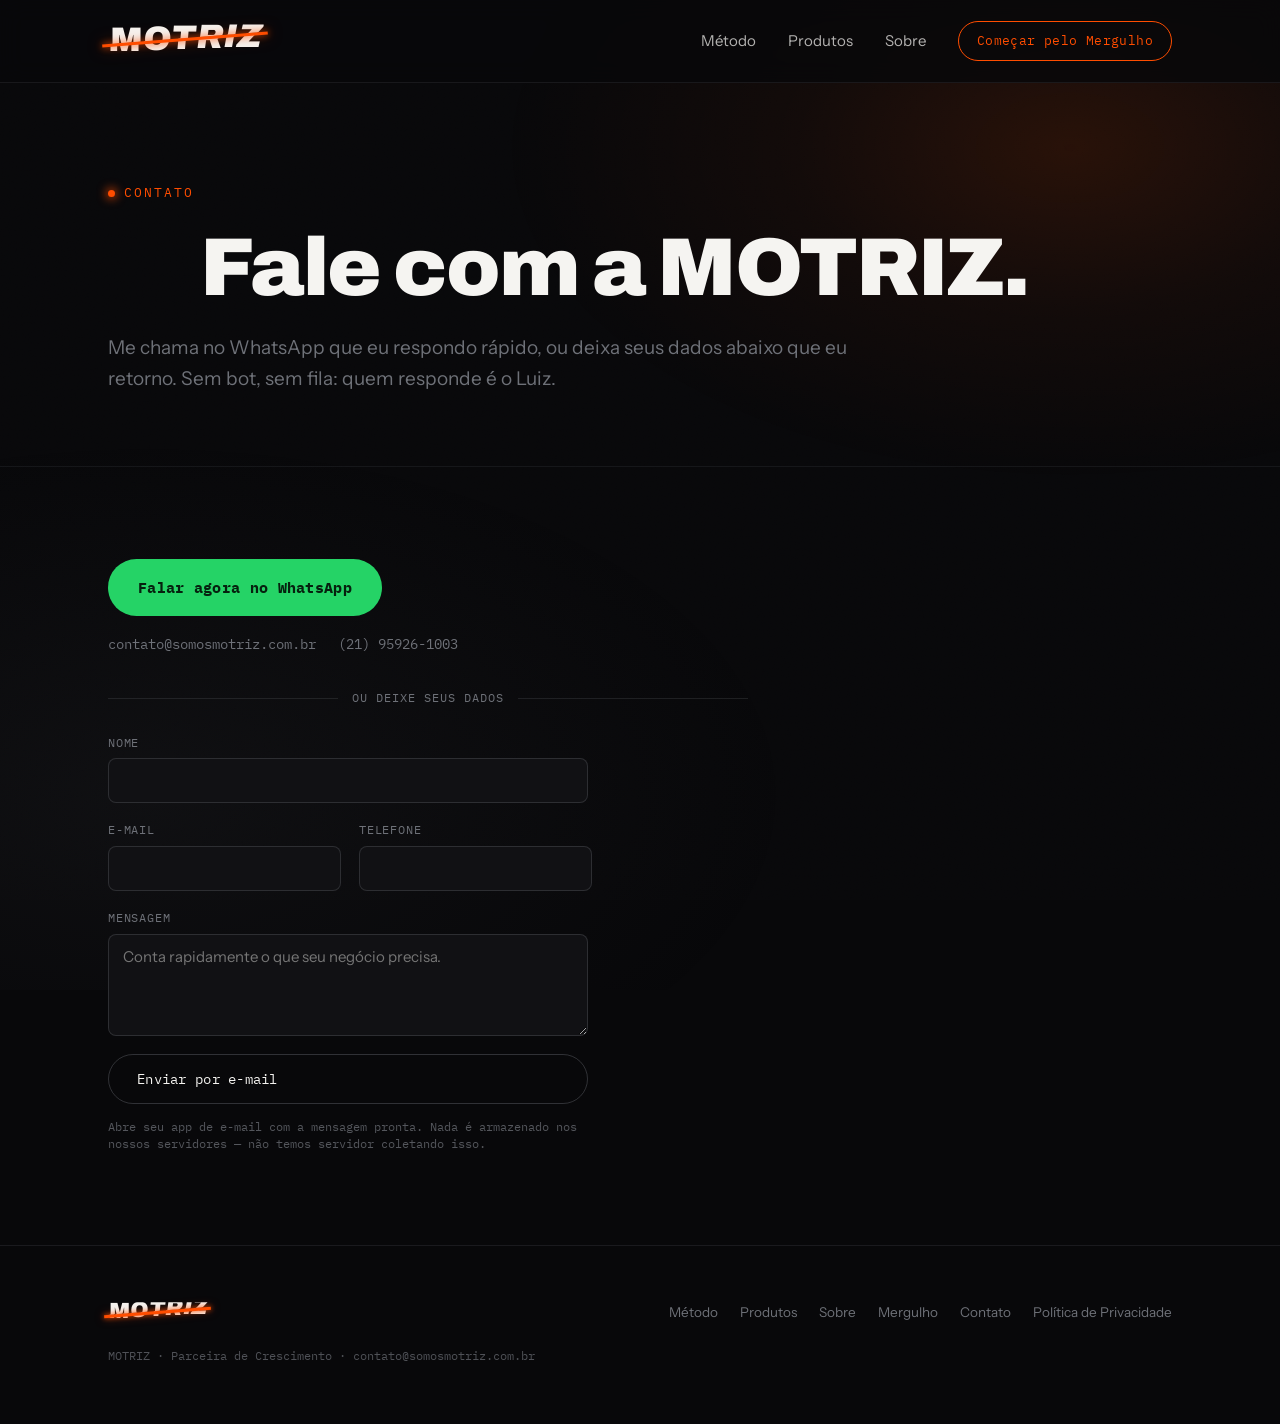
==== contato.html @ 616fd333 "Ajustes finos do hero, contato de verdade e correcao de linguagem - Nucleo do hero MUITO maior (obje" ====
<!doctype html>
<html lang="pt-BR">
<head>
	<meta charset="UTF-8" />
	<link rel="icon" type="image/png" href="./favicon.png" />
	<meta name="viewport" content="width=device-width, initial-scale=1.0" />
	<title>Contato · MOTRIZ</title>
	<meta name="description" content="Fale com a MOTRIZ.">
  <script type="module" crossorigin src="./assets/contato-OzTYaH2l.js"></script>
  <link rel="modulepreload" crossorigin href="./assets/Reveal-CPf5rIDb.js">
  <link rel="modulepreload" crossorigin href="./assets/contact-l8IdLnkX.js">
  <link rel="stylesheet" crossorigin href="./assets/Reveal-Dn8Y_aab.css">
</head>
<body>
	<div id="root"></div>
</body>
</html>
---- assets/Reveal-Dn8Y_aab.css ----
@import "https://fonts.googleapis.com/css2?family=Archivo:wght@600;800;900&family=Instrument+Sans:wght@400;500;600&family=IBM+Plex+Mono:wght@400;500&display=swap";:root{--mz-breu:#08080a;--mz-carvao:#111114;--mz-branco:#f5f4f1;--mz-ignicao:#ff4d00;--mz-aco:#6e7178;--mz-osso:#f2efe9;--mz-grafite:#101014;--mz-ignicao-rgb:255, 77, 0;--mz-aco-rgb:110, 113, 120;--mz-branco-quente:#ffd8a8;--mz-ember:#b32b0a;--mz-display:"Archivo", system-ui, sans-serif;--mz-body:"Instrument Sans", system-ui, sans-serif;--mz-mono:"IBM Plex Mono", ui-monospace, monospace}*{box-sizing:border-box}html{scroll-behavior:smooth}body{background:var(--mz-breu);min-height:100vh;color:var(--mz-branco);font-family:var(--mz-body);-webkit-font-smoothing:antialiased;margin:0;line-height:1.55;overflow-x:hidden}a{color:inherit}img{max-width:100%;display:block}body:before{content:"";z-index:0;pointer-events:none;background:radial-gradient(60% 50% at 78% 22%, rgba(var(--mz-ignicao-rgb), .13) 0%, rgba(var(--mz-ignicao-rgb), .045) 30%, transparent 62%), radial-gradient(70% 55% at 18% 82%, rgba(var(--mz-aco-rgb), .07) 0%, transparent 60%);position:fixed;inset:-10%}body:after{content:"";z-index:0;pointer-events:none;opacity:.05;mix-blend-mode:overlay;background-image:url("data:image/svg+xml;utf8,<svg xmlns='http://www.w3.org/2000/svg'><filter id='n'><feTurbulence type='fractalNoise' baseFrequency='0.85' numOctaves='2'/></filter><rect width='100%25' height='100%25' filter='url(%23n)'/></svg>");position:fixed;inset:0}@media (prefers-reduced-motion:reduce){html{scroll-behavior:auto}}.wrap{max-width:1120px;margin:0 auto;padding:0 28px}header.site-nav,main,footer.site-footer{z-index:1;position:relative}header.site-nav{z-index:100;-webkit-backdrop-filter:blur(12px);backdrop-filter:blur(12px);background:#08080ad1;border-bottom:1px solid #6e717829;position:sticky;top:0}.site-nav .wrap{justify-content:space-between;align-items:center;height:82px;display:flex}.site-nav a.brand{text-decoration:none}nav.site-links{align-items:center;gap:32px;display:flex}nav.site-links a{color:var(--mz-branco);font-family:var(--mz-body);opacity:.72;font-size:15px;text-decoration:none;transition:opacity .15s}nav.site-links a:hover,nav.site-links a[aria-current=page]{opacity:1}nav.site-links a.cta{opacity:1;border:1px solid var(--mz-ignicao);color:var(--mz-ignicao);font-family:var(--mz-mono);letter-spacing:.03em;border-radius:999px;padding:9px 18px;font-size:13px;transition:background .15s,color .15s,box-shadow .2s}nav.site-links a.cta:hover{background:var(--mz-ignicao);color:var(--mz-breu);box-shadow:0 6px 22px rgba(var(--mz-ignicao-rgb),.35)}.hero{text-align:center;padding:96px 0 40px;position:relative}.hero.hero--tight{padding-bottom:40px}.hero .eyebrow{font-family:var(--mz-mono);letter-spacing:.16em;text-transform:uppercase;color:var(--mz-ignicao);align-items:center;gap:9px;margin-bottom:22px;font-size:13px;display:inline-flex}.hero .eyebrow:before{content:"";background:var(--mz-ignicao);width:7px;height:7px;box-shadow:0 0 10px 2px rgba(var(--mz-ignicao-rgb),.7);border-radius:50%}.hero h1{font-family:var(--mz-display);letter-spacing:-.025em;text-wrap:balance;max-width:16ch;margin:0 auto 24px;font-size:clamp(40px,6.4vw,82px);font-weight:900;line-height:1.02}.hero h1 .hot{color:var(--mz-ignicao)}.hero p.lead{font-family:var(--mz-body);color:var(--mz-aco);max-width:60ch;margin:0 auto 36px;font-size:19px;line-height:1.6}.hero .actions{flex-wrap:wrap;justify-content:center;gap:14px;display:flex}.actions.actions--left{justify-content:flex-start}.btn{appearance:none;cursor:pointer;font-family:var(--mz-mono);letter-spacing:.02em;background:0 0;border:none;border-radius:999px;align-items:center;gap:8px;padding:15px 28px;font-size:14px;text-decoration:none;transition:transform .15s,box-shadow .2s,border-color .15s;display:inline-flex}.btn:hover{transform:translateY(-2px)}.btn-primary{background:var(--mz-ignicao);color:var(--mz-breu);font-weight:600}.btn-primary:hover{box-shadow:0 10px 30px rgba(var(--mz-ignicao-rgb), .4)}.btn-ghost{color:var(--mz-branco);border:1px solid #6e717866}.btn-ghost:hover{border-color:var(--mz-branco)}.orch{width:100%;max-width:1160px;height:clamp(440px,50vw,640px);margin:40px auto 0;position:relative}.orch canvas{width:100%;height:100%;display:block}.panel{max-width:960px;box-shadow:0 30px 80px -40px rgba(var(--mz-ignicao-rgb),.25);background:linear-gradient(#111114e6,#0b0b0ee6);border:1px solid #6e717838;border-radius:18px;margin:0 auto;padding:26px 30px 22px;position:relative;overflow:hidden}.panel:before{content:"";pointer-events:none;background:radial-gradient(80% 60% at 85% 0%, rgba(var(--mz-ignicao-rgb),.1), transparent 60%);position:absolute;inset:0}.panel-head{font-family:var(--mz-mono);letter-spacing:.1em;text-transform:uppercase;color:var(--mz-aco);justify-content:space-between;align-items:center;gap:9px;margin-bottom:24px;font-size:12.5px;display:flex}.panel-head>span:first-child{align-items:center;gap:9px;display:flex}.panel-tag{letter-spacing:.08em;color:var(--mz-ignicao);opacity:.85;border:1px solid #ff4d0059;border-radius:999px;padding:3px 10px;font-size:10.5px}.live-dot{background:var(--mz-ignicao);width:8px;height:8px;box-shadow:0 0 0 0 rgba(var(--mz-ignicao-rgb),.6);border-radius:50%;animation:1.8s ease-out infinite livePulse}@keyframes livePulse{0%{box-shadow:0 0 #ff4d008c}70%{box-shadow:0 0 0 9px #ff4d0000}to{box-shadow:0 0 #ff4d0000}}@media (prefers-reduced-motion:reduce){.live-dot{animation:none}}.panel-grid{grid-template-columns:repeat(3,1fr);gap:24px;margin-bottom:26px;display:grid}.stat{border-left:2px solid rgba(var(--mz-ignicao-rgb),.5);padding-left:16px}.stat-num{font-family:var(--mz-display);color:var(--mz-branco);letter-spacing:-.02em;font-variant-numeric:tabular-nums;font-size:clamp(34px,5vw,52px);font-weight:900;line-height:1}.stat-label{font-family:var(--mz-body);color:var(--mz-aco);max-width:24ch;margin-top:10px;font-size:14px;line-height:1.45}.panel-chart{border-top:1px solid #6e717829;padding-top:18px}.chart-label{font-family:var(--mz-mono);letter-spacing:.06em;color:var(--mz-aco);text-transform:uppercase;justify-content:space-between;margin-bottom:10px;font-size:12px;display:flex}.chart-label .trend{color:var(--mz-ignicao)}.spark{width:100%;height:150px;display:block}.spark .stroke{stroke-dasharray:1400;stroke-dashoffset:1400px}.spark .area{opacity:0}.spark .tip{opacity:0;filter:drop-shadow(0 0 6px #ff4d00e6)}.spark.draw .stroke{animation:1.8s cubic-bezier(.16,1,.3,1) forwards drawLine}.spark.draw .area{animation:1.2s .6s forwards fadeIn}.spark.draw .tip{animation:.4s 1.7s forwards fadeIn,2s ease-in-out 2.1s infinite tipPulse}@keyframes drawLine{to{stroke-dashoffset:0}}@keyframes fadeIn{to{opacity:1}}@keyframes tipPulse{0%,to{r:4.5}50%{r:6}}@media (prefers-reduced-motion:reduce){.spark .stroke{stroke-dashoffset:0}.spark .area,.spark .tip{opacity:1}.spark.draw .stroke,.spark.draw .area,.spark.draw .tip{animation:none}}.panel-foot{font-family:var(--mz-mono);color:var(--mz-aco);opacity:.7;margin:16px 0 0;font-size:11px;line-height:1.5}section.page-section{border-top:1px solid #6e717824;padding:92px 0}section.page-section.no-border{border-top:none}.section-head{max-width:62ch;margin-bottom:48px}.section-head.center{text-align:center;margin-left:auto;margin-right:auto}.section-head .eyebrow{font-family:var(--mz-mono);letter-spacing:.12em;text-transform:uppercase;color:var(--mz-ignicao);margin-bottom:14px;font-size:12.5px;display:block}.section-head h2{font-family:var(--mz-display);letter-spacing:-.015em;text-wrap:balance;margin-bottom:16px;font-size:clamp(28px,4vw,44px);font-weight:900;line-height:1.08}.section-head p{font-family:var(--mz-body);color:var(--mz-aco);font-size:16.5px;line-height:1.65}.grid-2{grid-template-columns:repeat(2,1fr);gap:20px;display:grid}.grid-3{grid-template-columns:repeat(3,1fr);gap:20px;display:grid}.grid-4{grid-template-columns:repeat(4,1fr);gap:20px;display:grid}.card{background:var(--mz-carvao);border:1px solid #6e717833;border-radius:14px;padding:28px;transition:border-color .2s,transform .2s,box-shadow .2s;position:relative;overflow:hidden}.card:hover{box-shadow:0 20px 44px -28px rgba(var(--mz-ignicao-rgb),.5);border-color:#ff4d0073;transform:translateY(-4px)}.card.flash{animation:1.3s ease-out cardFlash}@keyframes cardFlash{0%{border-color:#ff4d00e6;box-shadow:0 0 0 3px #ff4d0038,0 20px 50px -26px #ff4d0099}to{box-shadow:none;border-color:#6e717833}}@media (prefers-reduced-motion:reduce){.card.flash{border-color:#ff4d00e6;animation:none}}.card .k{font-family:var(--mz-mono);letter-spacing:.08em;text-transform:uppercase;color:var(--mz-ignicao);margin-bottom:12px;font-size:11.5px;display:block}.card h3{font-family:var(--mz-display);letter-spacing:-.01em;margin-bottom:10px;font-size:20px;font-weight:900}.card p{font-family:var(--mz-body);color:var(--mz-aco);font-size:14.5px;line-height:1.6}.card .price{font-family:var(--mz-mono);color:var(--mz-branco);margin-top:16px;font-size:13px}.card--agent .ghost-num{font-family:var(--mz-display);color:#6e717814;pointer-events:none;font-size:88px;font-weight:900;line-height:1;position:absolute;top:-14px;right:6px}.cycle-strip{flex-wrap:wrap;gap:4px;display:flex}.cycle-strip .step{background:var(--mz-carvao);border:1px solid #6e71782e;border-radius:12px;flex:1;min-width:150px;padding:22px 20px;transition:border-color .2s;position:relative}.cycle-strip .step:hover{border-color:#ff4d0066}.cycle-strip .step .letter{font-family:var(--mz-display);color:var(--mz-ignicao);margin-bottom:10px;font-size:30px;font-weight:900;line-height:1}.cycle-strip .step h4{font-family:var(--mz-display);margin-bottom:8px;font-size:16px;font-weight:900}.cycle-strip .step p{font-family:var(--mz-body);color:var(--mz-aco);font-size:13.5px;line-height:1.5}.disclosure{font-family:var(--mz-mono);color:var(--mz-ignicao);background:#ff4d000f;border:1px solid #ff4d0059;border-radius:8px;margin-top:18px;padding:10px 14px;font-size:12.5px;line-height:1.5}.no-top-pad{padding-top:0}.contact-grid{max-width:640px}.contact-primary{flex-direction:column;align-items:flex-start;gap:18px;display:flex}.btn-wa{color:#06210f;background:#25d366;padding:17px 30px;font-size:15px;font-weight:700}.btn-wa:hover{box-shadow:0 10px 30px #25d36659}.contact-quick{flex-wrap:wrap;gap:22px;display:flex}.contact-quick a{font-family:var(--mz-mono);color:var(--mz-aco);font-size:13.5px;text-decoration:none;transition:color .15s}.contact-quick a:hover{color:var(--mz-branco)}.contact-divider{font-family:var(--mz-mono);letter-spacing:.08em;text-transform:uppercase;color:var(--mz-aco);align-items:center;gap:14px;margin:34px 0 26px;font-size:12px;display:flex}.contact-divider span{background:#6e717838;flex:1;height:1px}.contact-form{flex-direction:column;gap:18px;max-width:480px;display:flex}.field{flex-direction:column;gap:7px;display:flex}.field-row{grid-template-columns:1fr 1fr;gap:18px;display:grid}.field label{font-family:var(--mz-mono);letter-spacing:.07em;text-transform:uppercase;color:var(--mz-aco);font-size:11.5px}.field input,.field textarea{background:var(--mz-carvao);color:var(--mz-branco);font-family:var(--mz-body);resize:vertical;border:1px solid #6e71784d;border-radius:8px;padding:12px 14px;font-size:15px}.field input:focus,.field textarea:focus{border-color:var(--mz-ignicao);box-shadow:0 0 0 3px rgba(var(--mz-ignicao-rgb),.16);outline:none}.field-note{font-family:var(--mz-mono);color:var(--mz-aco);opacity:.75;margin:-4px 0 0;font-size:11.5px;line-height:1.5}@media (width<=560px){.field-row{grid-template-columns:1fr}}footer.site-footer{border-top:1px solid #6e71782e;padding:56px 0 48px}footer.site-footer .wrap{flex-wrap:wrap;justify-content:space-between;align-items:center;gap:20px;display:flex}footer.site-footer nav{flex-wrap:wrap;gap:22px;display:flex}footer.site-footer nav a{color:var(--mz-aco);font-family:var(--mz-body);font-size:13.5px;text-decoration:none;transition:color .15s}footer.site-footer nav a:hover{color:var(--mz-branco)}footer.site-footer .legal{font-family:var(--mz-mono);color:var(--mz-aco);opacity:.7;margin-top:24px;font-size:11.5px}.legal-body{max-width:68ch}.legal-body h2{font-family:var(--mz-display);margin:40px 0 12px;font-size:22px;font-weight:900}.legal-body h2:first-child{margin-top:0}.legal-body p{font-family:var(--mz-body);color:var(--mz-aco);margin-bottom:10px;font-size:15.5px;line-height:1.7}.legal-body p b{color:var(--mz-branco)}@media (width<=760px){.grid-2,.grid-3,.grid-4{grid-template-columns:1fr}nav.site-links a:not(.cta){display:none}nav.site-links{gap:0}.cycle-strip .step{min-width:100%}.panel-grid{grid-template-columns:1fr;gap:20px}.hero{padding-top:64px}.orch{height:400px;margin-top:24px}nav.site-links a.cta{white-space:nowrap;padding:8px 13px;font-size:11.5px}}.mz-logo{font-family:var(--mz-display);text-transform:uppercase;font-weight:900;line-height:.9;display:inline-block;position:relative}.mz-logo-row{display:flex}.mz-logo-row span{letter-spacing:.02em;display:inline-block}.mz-logo-row span:first-child{transform:skew(0)translateY(0)}.mz-logo-row span:nth-child(2){transform:skew(-2.6deg)translateY(-.9px)}.mz-logo-row span:nth-child(3){transform:skew(-5.2deg)translateY(-1.8px)}.mz-logo-row span:nth-child(4){transform:skew(-7.8deg)translateY(-2.7px)}.mz-logo-row span:nth-child(5){transform:skew(-10.4deg)translateY(-3.6px)}.mz-logo-row span:nth-child(6){transform:skew(-13deg)translateY(-4.5px)}.mz-logo-half--bottom{clip-path:polygon(0% 64%,100% 24%,100% 100%,0% 100%)}.mz-logo-half--top{clip-path:polygon(0% 0%,100% 0%,100% 24%,0% 64%);position:absolute;inset:0;transform:translate(.045em)}.mz-logo-veia{background:var(--mz-ignicao);transform-origin:50%;height:max(3px,.022em);box-shadow:0 0 min(10px, .22em) rgba(var(--mz-ignicao-rgb), 1), 0 0 min(20px, .43em) rgba(var(--mz-ignicao-rgb), .5);z-index:3;pointer-events:none;position:absolute;top:44%;left:-4%;right:-4%;transform:rotate(-4.56deg)}.mz-logo--escura{color:var(--mz-branco)}.mz-logo--clara{color:var(--mz-grafite)}.mz-logo--mono .mz-logo-veia{box-shadow:none;background:currentColor}
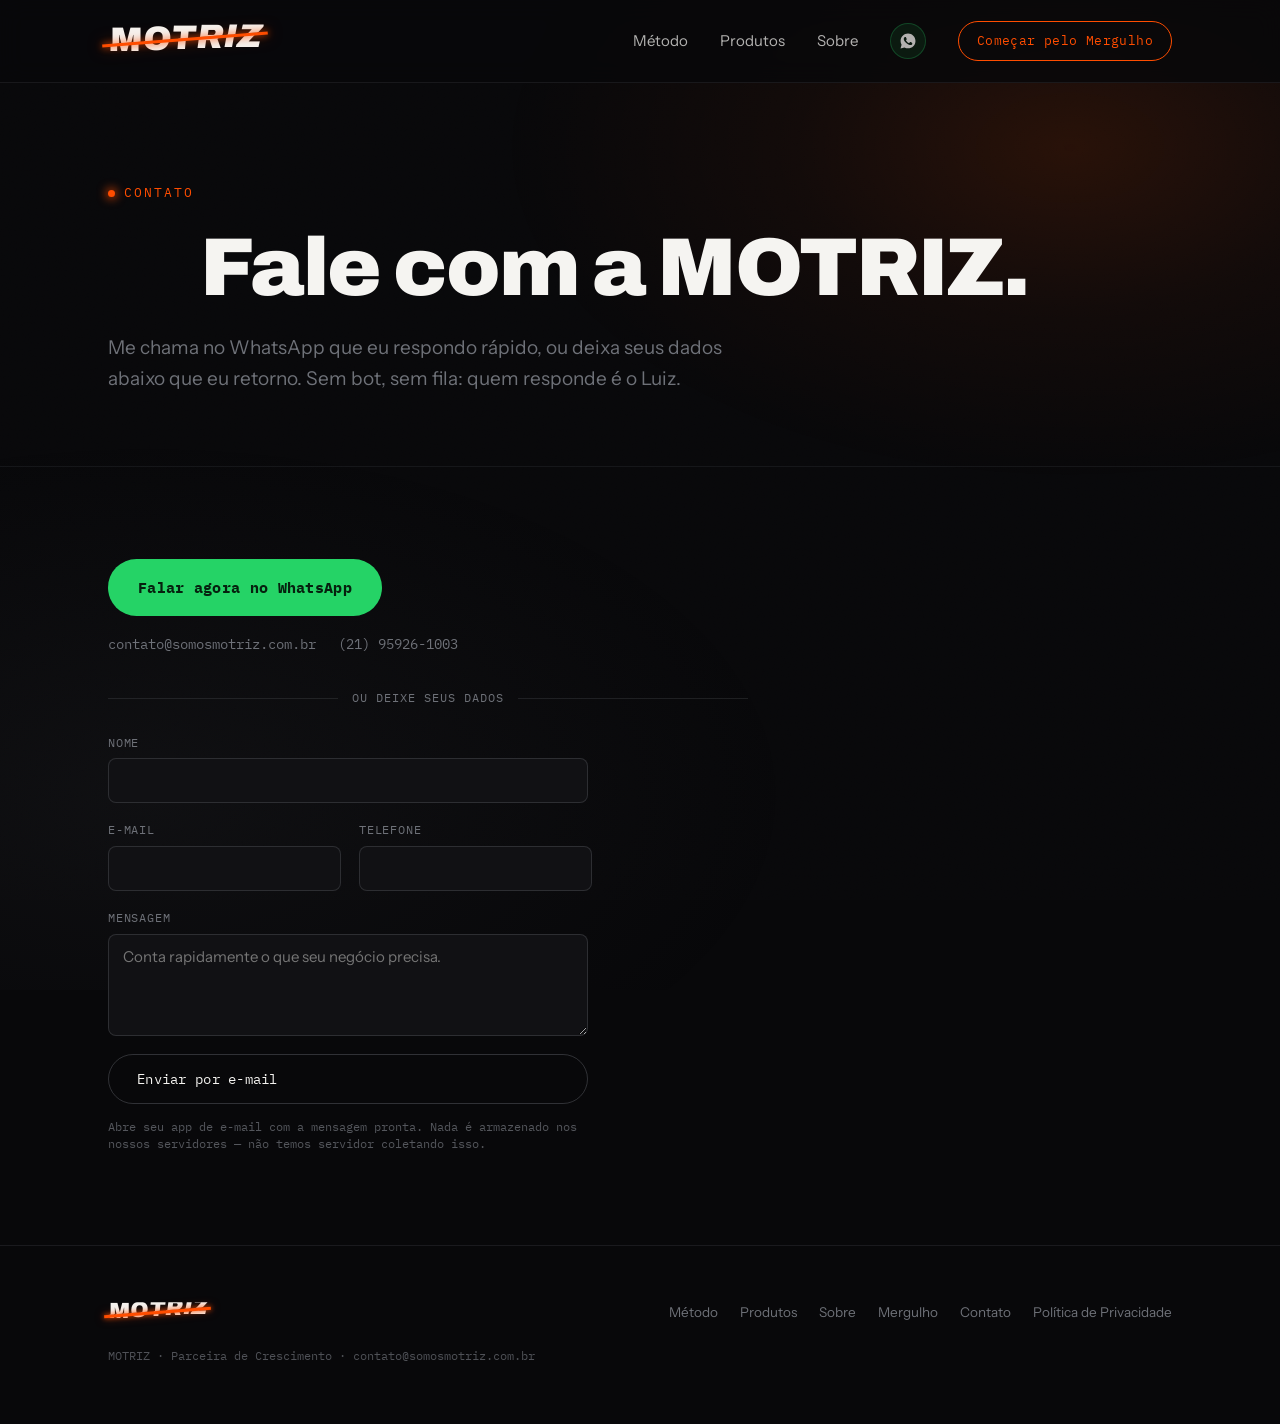
==== commit 951d668d: "Corrige profundidade do nucleo, add acesso rapido de WhatsApp e ajusta preco do Mergulho - Inverte a" ====
--- a/contato.html
+++ b/contato.html
@@ -6,10 +6,9 @@
 	<meta name="viewport" content="width=device-width, initial-scale=1.0" />
 	<title>Contato · MOTRIZ</title>
 	<meta name="description" content="Fale com a MOTRIZ.">
-  <script type="module" crossorigin src="./assets/contato-OzTYaH2l.js"></script>
-  <link rel="modulepreload" crossorigin href="./assets/Reveal-CPf5rIDb.js">
-  <link rel="modulepreload" crossorigin href="./assets/contact-l8IdLnkX.js">
-  <link rel="stylesheet" crossorigin href="./assets/Reveal-Dn8Y_aab.css">
+  <script type="module" crossorigin src="./assets/contato-DoWwlK1p.js"></script>
+  <link rel="modulepreload" crossorigin href="./assets/Reveal-BZuH0Bip.js">
+  <link rel="stylesheet" crossorigin href="./assets/Reveal-BvoAl9fd.css">
 </head>
 <body>
 	<div id="root"></div>
--- a/assets/Reveal-BvoAl9fd.css
+++ b/assets/Reveal-BvoAl9fd.css
@@ -0,0 +1 @@
+@import "https://fonts.googleapis.com/css2?family=Archivo:wght@600;800;900&family=Instrument+Sans:wght@400;500;600&family=IBM+Plex+Mono:wght@400;500&display=swap";:root{--mz-breu:#08080a;--mz-carvao:#111114;--mz-branco:#f5f4f1;--mz-ignicao:#ff4d00;--mz-aco:#6e7178;--mz-osso:#f2efe9;--mz-grafite:#101014;--mz-ignicao-rgb:255, 77, 0;--mz-aco-rgb:110, 113, 120;--mz-branco-quente:#ffd8a8;--mz-ember:#b32b0a;--mz-display:"Archivo", system-ui, sans-serif;--mz-body:"Instrument Sans", system-ui, sans-serif;--mz-mono:"IBM Plex Mono", ui-monospace, monospace}*{box-sizing:border-box}html{scroll-behavior:smooth}body{background:var(--mz-breu);min-height:100vh;color:var(--mz-branco);font-family:var(--mz-body);-webkit-font-smoothing:antialiased;margin:0;line-height:1.55;overflow-x:hidden}a{color:inherit}img{max-width:100%;display:block}body:before{content:"";z-index:0;pointer-events:none;background:radial-gradient(60% 50% at 78% 22%, rgba(var(--mz-ignicao-rgb), .13) 0%, rgba(var(--mz-ignicao-rgb), .045) 30%, transparent 62%), radial-gradient(70% 55% at 18% 82%, rgba(var(--mz-aco-rgb), .07) 0%, transparent 60%);position:fixed;inset:-10%}body:after{content:"";z-index:0;pointer-events:none;opacity:.05;mix-blend-mode:overlay;background-image:url("data:image/svg+xml;utf8,<svg xmlns='http://www.w3.org/2000/svg'><filter id='n'><feTurbulence type='fractalNoise' baseFrequency='0.85' numOctaves='2'/></filter><rect width='100%25' height='100%25' filter='url(%23n)'/></svg>");position:fixed;inset:0}@media (prefers-reduced-motion:reduce){html{scroll-behavior:auto}}.wrap{max-width:1120px;margin:0 auto;padding:0 28px}header.site-nav,main,footer.site-footer{z-index:1;position:relative}header.site-nav{z-index:100;-webkit-backdrop-filter:blur(12px);backdrop-filter:blur(12px);background:#08080ad1;border-bottom:1px solid #6e717829;position:sticky;top:0}.site-nav .wrap{justify-content:space-between;align-items:center;height:82px;display:flex}.site-nav a.brand{text-decoration:none}nav.site-links{align-items:center;gap:32px;display:flex}nav.site-links a{color:var(--mz-branco);font-family:var(--mz-body);opacity:.72;font-size:15px;text-decoration:none;transition:opacity .15s}nav.site-links a:hover,nav.site-links a[aria-current=page]{opacity:1}nav.site-links a.cta{opacity:1;border:1px solid var(--mz-ignicao);color:var(--mz-ignicao);font-family:var(--mz-mono);letter-spacing:.03em;border-radius:999px;padding:9px 18px;font-size:13px;transition:background .15s,color .15s,box-shadow .2s}nav.site-links a.cta:hover{background:var(--mz-ignicao);color:var(--mz-breu);box-shadow:0 6px 22px rgba(var(--mz-ignicao-rgb),.35)}.nav-wa{color:#25d366;opacity:1;background:#25d3661f;border:1px solid #25d36659;border-radius:50%;flex-shrink:0;justify-content:center;align-items:center;width:36px;height:36px;transition:background .15s,transform .15s;display:inline-flex}.nav-wa:hover{color:#06210f;background:#25d366;transform:translateY(-1px)}.hero{text-align:center;padding:96px 0 40px;position:relative}.hero.hero--tight{padding-bottom:40px}.hero .eyebrow{font-family:var(--mz-mono);letter-spacing:.16em;text-transform:uppercase;color:var(--mz-ignicao);align-items:center;gap:9px;margin-bottom:22px;font-size:13px;display:inline-flex}.hero .eyebrow:before{content:"";background:var(--mz-ignicao);width:7px;height:7px;box-shadow:0 0 10px 2px rgba(var(--mz-ignicao-rgb),.7);border-radius:50%}.hero h1{font-family:var(--mz-display);letter-spacing:-.025em;text-wrap:balance;max-width:16ch;margin:0 auto 24px;font-size:clamp(40px,6.4vw,82px);font-weight:900;line-height:1.02}.hero h1 .hot{color:var(--mz-ignicao)}.hero p.lead{font-family:var(--mz-body);color:var(--mz-aco);text-wrap:balance;max-width:60ch;margin:0 auto 36px;font-size:19px;line-height:1.6}.hero .actions{flex-wrap:wrap;justify-content:center;gap:14px;display:flex}.actions.actions--left{justify-content:flex-start}.btn{appearance:none;cursor:pointer;font-family:var(--mz-mono);letter-spacing:.02em;background:0 0;border:none;border-radius:999px;align-items:center;gap:8px;padding:15px 28px;font-size:14px;text-decoration:none;transition:transform .15s,box-shadow .2s,border-color .15s;display:inline-flex}.btn:hover{transform:translateY(-2px)}.btn-primary{background:var(--mz-ignicao);color:var(--mz-breu);font-weight:600}.btn-primary:hover{box-shadow:0 10px 30px rgba(var(--mz-ignicao-rgb), .4)}.btn-ghost{color:var(--mz-branco);border:1px solid #6e717866}.btn-ghost:hover{border-color:var(--mz-branco)}.orch{width:100%;max-width:1160px;height:clamp(440px,50vw,640px);margin:40px auto 0;position:relative}.orch canvas{width:100%;height:100%;display:block}.panel{max-width:960px;box-shadow:0 30px 80px -40px rgba(var(--mz-ignicao-rgb),.25);background:linear-gradient(#111114e6,#0b0b0ee6);border:1px solid #6e717838;border-radius:18px;margin:0 auto;padding:26px 30px 22px;position:relative;overflow:hidden}.panel:before{content:"";pointer-events:none;background:radial-gradient(80% 60% at 85% 0%, rgba(var(--mz-ignicao-rgb),.1), transparent 60%);position:absolute;inset:0}.panel-head{font-family:var(--mz-mono);letter-spacing:.1em;text-transform:uppercase;color:var(--mz-aco);justify-content:space-between;align-items:center;gap:9px;margin-bottom:24px;font-size:12.5px;display:flex}.panel-head>span:first-child{align-items:center;gap:9px;display:flex}.panel-tag{letter-spacing:.08em;color:var(--mz-ignicao);opacity:.85;border:1px solid #ff4d0059;border-radius:999px;padding:3px 10px;font-size:10.5px}.live-dot{background:var(--mz-ignicao);width:8px;height:8px;box-shadow:0 0 0 0 rgba(var(--mz-ignicao-rgb),.6);border-radius:50%;animation:1.8s ease-out infinite livePulse}@keyframes livePulse{0%{box-shadow:0 0 #ff4d008c}70%{box-shadow:0 0 0 9px #ff4d0000}to{box-shadow:0 0 #ff4d0000}}@media (prefers-reduced-motion:reduce){.live-dot{animation:none}}.panel-grid{grid-template-columns:repeat(3,1fr);gap:24px;margin-bottom:26px;display:grid}.stat{border-left:2px solid rgba(var(--mz-ignicao-rgb),.5);padding-left:16px}.stat-num{font-family:var(--mz-display);color:var(--mz-branco);letter-spacing:-.02em;font-variant-numeric:tabular-nums;font-size:clamp(34px,5vw,52px);font-weight:900;line-height:1}.stat-label{font-family:var(--mz-body);color:var(--mz-aco);max-width:24ch;margin-top:10px;font-size:14px;line-height:1.45}.panel-chart{border-top:1px solid #6e717829;padding-top:18px}.chart-label{font-family:var(--mz-mono);letter-spacing:.06em;color:var(--mz-aco);text-transform:uppercase;justify-content:space-between;margin-bottom:10px;font-size:12px;display:flex}.chart-label .trend{color:var(--mz-ignicao)}.spark{width:100%;height:150px;display:block}.spark .stroke{stroke-dasharray:1400;stroke-dashoffset:1400px}.spark .area{opacity:0}.spark .tip{opacity:0;filter:drop-shadow(0 0 6px #ff4d00e6)}.spark.draw .stroke{animation:1.8s cubic-bezier(.16,1,.3,1) forwards drawLine}.spark.draw .area{animation:1.2s .6s forwards fadeIn}.spark.draw .tip{animation:.4s 1.7s forwards fadeIn,2s ease-in-out 2.1s infinite tipPulse}@keyframes drawLine{to{stroke-dashoffset:0}}@keyframes fadeIn{to{opacity:1}}@keyframes tipPulse{0%,to{r:4.5}50%{r:6}}@media (prefers-reduced-motion:reduce){.spark .stroke{stroke-dashoffset:0}.spark .area,.spark .tip{opacity:1}.spark.draw .stroke,.spark.draw .area,.spark.draw .tip{animation:none}}.panel-foot{font-family:var(--mz-mono);color:var(--mz-aco);opacity:.7;margin:16px 0 0;font-size:11px;line-height:1.5}section.page-section{border-top:1px solid #6e717824;padding:92px 0}section.page-section.no-border{border-top:none}.section-head{max-width:62ch;margin-bottom:48px}.section-head.center{text-align:center;margin-left:auto;margin-right:auto}.section-head .eyebrow{font-family:var(--mz-mono);letter-spacing:.12em;text-transform:uppercase;color:var(--mz-ignicao);margin-bottom:14px;font-size:12.5px;display:block}.section-head h2{font-family:var(--mz-display);letter-spacing:-.015em;text-wrap:balance;margin-bottom:16px;font-size:clamp(28px,4vw,44px);font-weight:900;line-height:1.08}.section-head p{font-family:var(--mz-body);color:var(--mz-aco);text-wrap:balance;font-size:16.5px;line-height:1.65}.grid-2{grid-template-columns:repeat(2,1fr);gap:20px;display:grid}.grid-3{grid-template-columns:repeat(3,1fr);gap:20px;display:grid}.grid-4{grid-template-columns:repeat(4,1fr);gap:20px;display:grid}.card{background:var(--mz-carvao);border:1px solid #6e717833;border-radius:14px;padding:28px;transition:border-color .2s,transform .2s,box-shadow .2s;position:relative;overflow:hidden}.card:hover{box-shadow:0 20px 44px -28px rgba(var(--mz-ignicao-rgb),.5);border-color:#ff4d0073;transform:translateY(-4px)}.card.flash{animation:1.3s ease-out cardFlash}@keyframes cardFlash{0%{border-color:#ff4d00e6;box-shadow:0 0 0 3px #ff4d0038,0 20px 50px -26px #ff4d0099}to{box-shadow:none;border-color:#6e717833}}@media (prefers-reduced-motion:reduce){.card.flash{border-color:#ff4d00e6;animation:none}}.card .k{font-family:var(--mz-mono);letter-spacing:.08em;text-transform:uppercase;color:var(--mz-ignicao);margin-bottom:12px;font-size:11.5px;display:block}.card h3{font-family:var(--mz-display);letter-spacing:-.01em;margin-bottom:10px;font-size:20px;font-weight:900}.card p{font-family:var(--mz-body);color:var(--mz-aco);font-size:14.5px;line-height:1.6}.card .price{font-family:var(--mz-mono);color:var(--mz-branco);margin-top:16px;font-size:13px}.card--agent .ghost-num{font-family:var(--mz-display);color:#6e717814;pointer-events:none;font-size:88px;font-weight:900;line-height:1;position:absolute;top:-14px;right:6px}.cycle-strip{flex-wrap:wrap;gap:4px;display:flex}.cycle-strip .step{background:var(--mz-carvao);border:1px solid #6e71782e;border-radius:12px;flex:1;min-width:150px;padding:22px 20px;transition:border-color .2s;position:relative}.cycle-strip .step:hover{border-color:#ff4d0066}.cycle-strip .step .letter{font-family:var(--mz-display);color:var(--mz-ignicao);margin-bottom:10px;font-size:30px;font-weight:900;line-height:1}.cycle-strip .step h4{font-family:var(--mz-display);margin-bottom:8px;font-size:16px;font-weight:900}.cycle-strip .step p{font-family:var(--mz-body);color:var(--mz-aco);font-size:13.5px;line-height:1.5}.disclosure{font-family:var(--mz-mono);color:var(--mz-ignicao);background:#ff4d000f;border:1px solid #ff4d0059;border-radius:8px;margin-top:18px;padding:10px 14px;font-size:12.5px;line-height:1.5}.no-top-pad{padding-top:0}.contact-grid{max-width:640px}.contact-primary{flex-direction:column;align-items:flex-start;gap:18px;display:flex}.btn-wa{color:#06210f;background:#25d366;padding:17px 30px;font-size:15px;font-weight:700}.btn-wa:hover{box-shadow:0 10px 30px #25d36659}.contact-quick{flex-wrap:wrap;gap:22px;display:flex}.contact-quick a{font-family:var(--mz-mono);color:var(--mz-aco);font-size:13.5px;text-decoration:none;transition:color .15s}.contact-quick a:hover{color:var(--mz-branco)}.contact-divider{font-family:var(--mz-mono);letter-spacing:.08em;text-transform:uppercase;color:var(--mz-aco);align-items:center;gap:14px;margin:34px 0 26px;font-size:12px;display:flex}.contact-divider span{background:#6e717838;flex:1;height:1px}.contact-form{flex-direction:column;gap:18px;max-width:480px;display:flex}.field{flex-direction:column;gap:7px;display:flex}.field-row{grid-template-columns:1fr 1fr;gap:18px;display:grid}.field label{font-family:var(--mz-mono);letter-spacing:.07em;text-transform:uppercase;color:var(--mz-aco);font-size:11.5px}.field input,.field textarea{background:var(--mz-carvao);color:var(--mz-branco);font-family:var(--mz-body);resize:vertical;border:1px solid #6e71784d;border-radius:8px;padding:12px 14px;font-size:15px}.field input:focus,.field textarea:focus{border-color:var(--mz-ignicao);box-shadow:0 0 0 3px rgba(var(--mz-ignicao-rgb),.16);outline:none}.field-note{font-family:var(--mz-mono);color:var(--mz-aco);opacity:.75;margin:-4px 0 0;font-size:11.5px;line-height:1.5}@media (width<=560px){.field-row{grid-template-columns:1fr}}footer.site-footer{border-top:1px solid #6e71782e;padding:56px 0 48px}footer.site-footer .wrap{flex-wrap:wrap;justify-content:space-between;align-items:center;gap:20px;display:flex}footer.site-footer nav{flex-wrap:wrap;gap:22px;display:flex}footer.site-footer nav a{color:var(--mz-aco);font-family:var(--mz-body);font-size:13.5px;text-decoration:none;transition:color .15s}footer.site-footer nav a:hover{color:var(--mz-branco)}footer.site-footer .legal{font-family:var(--mz-mono);color:var(--mz-aco);opacity:.7;margin-top:24px;font-size:11.5px}.legal-body{max-width:68ch}.legal-body h2{font-family:var(--mz-display);margin:40px 0 12px;font-size:22px;font-weight:900}.legal-body h2:first-child{margin-top:0}.legal-body p{font-family:var(--mz-body);color:var(--mz-aco);margin-bottom:10px;font-size:15.5px;line-height:1.7}.legal-body p b{color:var(--mz-branco)}@media (width<=760px){.grid-2,.grid-3,.grid-4{grid-template-columns:1fr}nav.site-links a:not(.cta):not(.nav-wa){display:none}nav.site-links{gap:0}.cycle-strip .step{min-width:100%}.panel-grid{grid-template-columns:1fr;gap:20px}.hero{padding-top:64px}.orch{height:400px;margin-top:24px}nav.site-links a.cta{white-space:nowrap;padding:8px 13px;font-size:11.5px}}.mz-logo{font-family:var(--mz-display);text-transform:uppercase;font-weight:900;line-height:.9;display:inline-block;position:relative}.mz-logo-row{display:flex}.mz-logo-row span{letter-spacing:.02em;display:inline-block}.mz-logo-row span:first-child{transform:skew(0)translateY(0)}.mz-logo-row span:nth-child(2){transform:skew(-2.6deg)translateY(-.9px)}.mz-logo-row span:nth-child(3){transform:skew(-5.2deg)translateY(-1.8px)}.mz-logo-row span:nth-child(4){transform:skew(-7.8deg)translateY(-2.7px)}.mz-logo-row span:nth-child(5){transform:skew(-10.4deg)translateY(-3.6px)}.mz-logo-row span:nth-child(6){transform:skew(-13deg)translateY(-4.5px)}.mz-logo-half--bottom{clip-path:polygon(0% 64%,100% 24%,100% 100%,0% 100%)}.mz-logo-half--top{clip-path:polygon(0% 0%,100% 0%,100% 24%,0% 64%);position:absolute;inset:0;transform:translate(.045em)}.mz-logo-veia{background:var(--mz-ignicao);transform-origin:50%;height:max(3px,.022em);box-shadow:0 0 min(10px, .22em) rgba(var(--mz-ignicao-rgb), 1), 0 0 min(20px, .43em) rgba(var(--mz-ignicao-rgb), .5);z-index:3;pointer-events:none;position:absolute;top:44%;left:-4%;right:-4%;transform:rotate(-4.56deg)}.mz-logo--escura{color:var(--mz-branco)}.mz-logo--clara{color:var(--mz-grafite)}.mz-logo--mono .mz-logo-veia{box-shadow:none;background:currentColor}
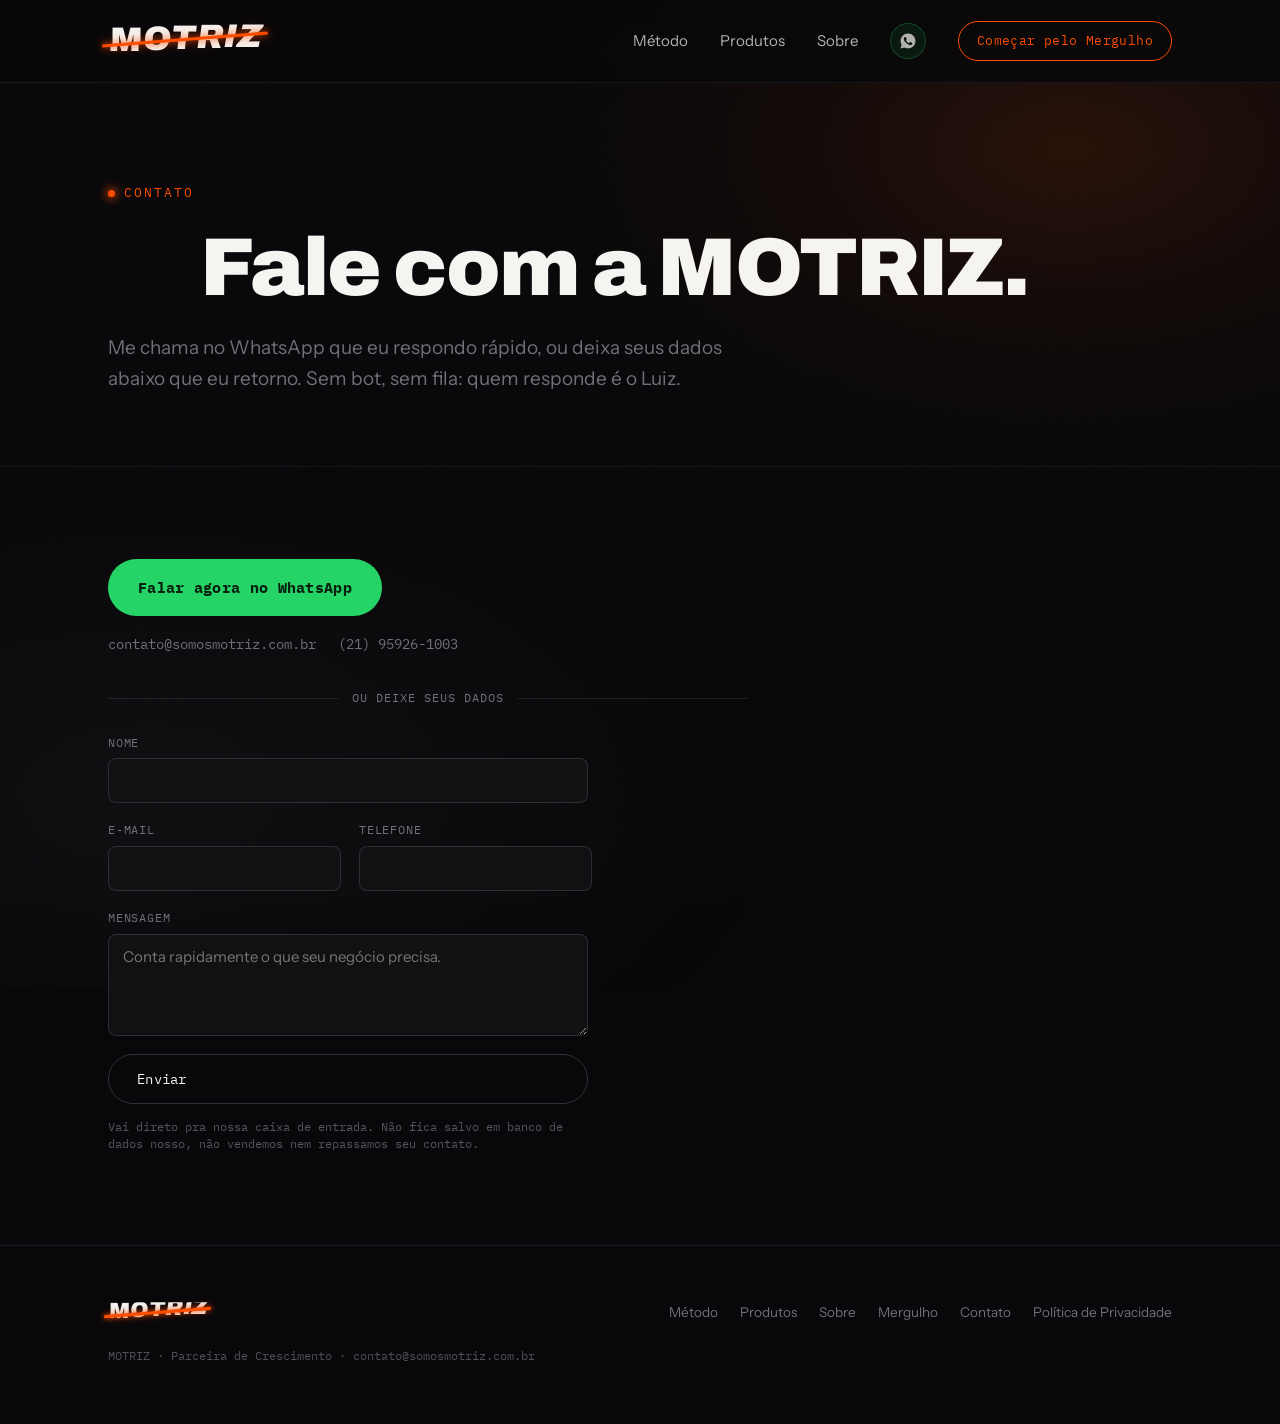
==== commit b7e4ac14: "Liga captura de lead real via Web3Forms no formulario de contato - Formulario de contato agora envia" ====
--- a/contato.html
+++ b/contato.html
@@ -6,9 +6,9 @@
 	<meta name="viewport" content="width=device-width, initial-scale=1.0" />
 	<title>Contato · MOTRIZ</title>
 	<meta name="description" content="Fale com a MOTRIZ.">
-  <script type="module" crossorigin src="./assets/contato-DoWwlK1p.js"></script>
-  <link rel="modulepreload" crossorigin href="./assets/Reveal-BZuH0Bip.js">
-  <link rel="stylesheet" crossorigin href="./assets/Reveal-BvoAl9fd.css">
+  <script type="module" crossorigin src="./assets/contato-b-si9eMM.js"></script>
+  <link rel="modulepreload" crossorigin href="./assets/Reveal-BssS0fqj.js">
+  <link rel="stylesheet" crossorigin href="./assets/Reveal-Cy351gbL.css">
 </head>
 <body>
 	<div id="root"></div>
--- a/assets/Reveal-Cy351gbL.css
+++ b/assets/Reveal-Cy351gbL.css
@@ -0,0 +1 @@
+@import "https://fonts.googleapis.com/css2?family=Archivo:wght@600;800;900&family=Instrument+Sans:wght@400;500;600&family=IBM+Plex+Mono:wght@400;500&display=swap";:root{--mz-breu:#08080a;--mz-carvao:#111114;--mz-branco:#f5f4f1;--mz-ignicao:#ff4d00;--mz-aco:#6e7178;--mz-osso:#f2efe9;--mz-grafite:#101014;--mz-ignicao-rgb:255, 77, 0;--mz-aco-rgb:110, 113, 120;--mz-branco-quente:#ffd8a8;--mz-ember:#b32b0a;--mz-display:"Archivo", system-ui, sans-serif;--mz-body:"Instrument Sans", system-ui, sans-serif;--mz-mono:"IBM Plex Mono", ui-monospace, monospace}*{box-sizing:border-box}html{scroll-behavior:smooth}body{background:var(--mz-breu);min-height:100vh;color:var(--mz-branco);font-family:var(--mz-body);-webkit-font-smoothing:antialiased;margin:0;line-height:1.55;overflow-x:hidden}a{color:inherit}img{max-width:100%;display:block}body:before{content:"";z-index:0;pointer-events:none;background:radial-gradient(60% 50% at 78% 22%, rgba(var(--mz-ignicao-rgb), .13) 0%, rgba(var(--mz-ignicao-rgb), .045) 30%, transparent 62%), radial-gradient(70% 55% at 18% 82%, rgba(var(--mz-aco-rgb), .07) 0%, transparent 60%);position:fixed;inset:-10%}body:after{content:"";z-index:0;pointer-events:none;opacity:.05;mix-blend-mode:overlay;background-image:url("data:image/svg+xml;utf8,<svg xmlns='http://www.w3.org/2000/svg'><filter id='n'><feTurbulence type='fractalNoise' baseFrequency='0.85' numOctaves='2'/></filter><rect width='100%25' height='100%25' filter='url(%23n)'/></svg>");position:fixed;inset:0}@media (prefers-reduced-motion:reduce){html{scroll-behavior:auto}}.wrap{max-width:1120px;margin:0 auto;padding:0 28px}header.site-nav,main,footer.site-footer{z-index:1;position:relative}header.site-nav{z-index:100;-webkit-backdrop-filter:blur(12px);backdrop-filter:blur(12px);background:#08080ad1;border-bottom:1px solid #6e717829;position:sticky;top:0}.site-nav .wrap{justify-content:space-between;align-items:center;height:82px;display:flex}.site-nav a.brand{text-decoration:none}nav.site-links{align-items:center;gap:32px;display:flex}nav.site-links a{color:var(--mz-branco);font-family:var(--mz-body);opacity:.72;font-size:15px;text-decoration:none;transition:opacity .15s}nav.site-links a:hover,nav.site-links a[aria-current=page]{opacity:1}nav.site-links a.cta{opacity:1;border:1px solid var(--mz-ignicao);color:var(--mz-ignicao);font-family:var(--mz-mono);letter-spacing:.03em;border-radius:999px;padding:9px 18px;font-size:13px;transition:background .15s,color .15s,box-shadow .2s}nav.site-links a.cta:hover{background:var(--mz-ignicao);color:var(--mz-breu);box-shadow:0 6px 22px rgba(var(--mz-ignicao-rgb),.35)}.nav-wa{color:#25d366;opacity:1;background:#25d3661f;border:1px solid #25d36659;border-radius:50%;flex-shrink:0;justify-content:center;align-items:center;width:36px;height:36px;transition:background .15s,transform .15s;display:inline-flex}.nav-wa:hover{color:#06210f;background:#25d366;transform:translateY(-1px)}.hero{text-align:center;padding:96px 0 40px;position:relative}.hero.hero--tight{padding-bottom:40px}.hero .eyebrow{font-family:var(--mz-mono);letter-spacing:.16em;text-transform:uppercase;color:var(--mz-ignicao);align-items:center;gap:9px;margin-bottom:22px;font-size:13px;display:inline-flex}.hero .eyebrow:before{content:"";background:var(--mz-ignicao);width:7px;height:7px;box-shadow:0 0 10px 2px rgba(var(--mz-ignicao-rgb),.7);border-radius:50%}.hero h1{font-family:var(--mz-display);letter-spacing:-.025em;text-wrap:balance;max-width:16ch;margin:0 auto 24px;font-size:clamp(40px,6.4vw,82px);font-weight:900;line-height:1.02}.hero h1 .hot{color:var(--mz-ignicao)}.hero p.lead{font-family:var(--mz-body);color:var(--mz-aco);text-wrap:balance;max-width:60ch;margin:0 auto 36px;font-size:19px;line-height:1.6}.hero .actions{flex-wrap:wrap;justify-content:center;gap:14px;display:flex}.actions.actions--left{justify-content:flex-start}.btn{appearance:none;cursor:pointer;font-family:var(--mz-mono);letter-spacing:.02em;background:0 0;border:none;border-radius:999px;align-items:center;gap:8px;padding:15px 28px;font-size:14px;text-decoration:none;transition:transform .15s,box-shadow .2s,border-color .15s;display:inline-flex}.btn:hover{transform:translateY(-2px)}.btn-primary{background:var(--mz-ignicao);color:var(--mz-breu);font-weight:600}.btn-primary:hover{box-shadow:0 10px 30px rgba(var(--mz-ignicao-rgb), .4)}.btn-ghost{color:var(--mz-branco);border:1px solid #6e717866}.btn-ghost:hover{border-color:var(--mz-branco)}.orch{width:100%;max-width:1160px;height:clamp(440px,50vw,640px);margin:40px auto 0;position:relative}.orch canvas{width:100%;height:100%;display:block}.panel{max-width:960px;box-shadow:0 30px 80px -40px rgba(var(--mz-ignicao-rgb),.25);background:linear-gradient(#111114e6,#0b0b0ee6);border:1px solid #6e717838;border-radius:18px;margin:0 auto;padding:26px 30px 22px;position:relative;overflow:hidden}.panel:before{content:"";pointer-events:none;background:radial-gradient(80% 60% at 85% 0%, rgba(var(--mz-ignicao-rgb),.1), transparent 60%);position:absolute;inset:0}.panel-head{font-family:var(--mz-mono);letter-spacing:.1em;text-transform:uppercase;color:var(--mz-aco);justify-content:space-between;align-items:center;gap:9px;margin-bottom:24px;font-size:12.5px;display:flex}.panel-head>span:first-child{align-items:center;gap:9px;display:flex}.panel-tag{letter-spacing:.08em;color:var(--mz-ignicao);opacity:.85;border:1px solid #ff4d0059;border-radius:999px;padding:3px 10px;font-size:10.5px}.live-dot{background:var(--mz-ignicao);width:8px;height:8px;box-shadow:0 0 0 0 rgba(var(--mz-ignicao-rgb),.6);border-radius:50%;animation:1.8s ease-out infinite livePulse}@keyframes livePulse{0%{box-shadow:0 0 #ff4d008c}70%{box-shadow:0 0 0 9px #ff4d0000}to{box-shadow:0 0 #ff4d0000}}@media (prefers-reduced-motion:reduce){.live-dot{animation:none}}.panel-grid{grid-template-columns:repeat(3,1fr);gap:24px;margin-bottom:26px;display:grid}.stat{border-left:2px solid rgba(var(--mz-ignicao-rgb),.5);padding-left:16px}.stat-num{font-family:var(--mz-display);color:var(--mz-branco);letter-spacing:-.02em;font-variant-numeric:tabular-nums;font-size:clamp(34px,5vw,52px);font-weight:900;line-height:1}.stat-label{font-family:var(--mz-body);color:var(--mz-aco);max-width:24ch;margin-top:10px;font-size:14px;line-height:1.45}.panel-chart{border-top:1px solid #6e717829;padding-top:18px}.chart-label{font-family:var(--mz-mono);letter-spacing:.06em;color:var(--mz-aco);text-transform:uppercase;justify-content:space-between;margin-bottom:10px;font-size:12px;display:flex}.chart-label .trend{color:var(--mz-ignicao)}.spark{width:100%;height:150px;display:block}.spark .stroke{stroke-dasharray:1400;stroke-dashoffset:1400px}.spark .area{opacity:0}.spark .tip{opacity:0;filter:drop-shadow(0 0 6px #ff4d00e6)}.spark.draw .stroke{animation:1.8s cubic-bezier(.16,1,.3,1) forwards drawLine}.spark.draw .area{animation:1.2s .6s forwards fadeIn}.spark.draw .tip{animation:.4s 1.7s forwards fadeIn,2s ease-in-out 2.1s infinite tipPulse}@keyframes drawLine{to{stroke-dashoffset:0}}@keyframes fadeIn{to{opacity:1}}@keyframes tipPulse{0%,to{r:4.5}50%{r:6}}@media (prefers-reduced-motion:reduce){.spark .stroke{stroke-dashoffset:0}.spark .area,.spark .tip{opacity:1}.spark.draw .stroke,.spark.draw .area,.spark.draw .tip{animation:none}}.panel-foot{font-family:var(--mz-mono);color:var(--mz-aco);opacity:.7;margin:16px 0 0;font-size:11px;line-height:1.5}section.page-section{border-top:1px solid #6e717824;padding:92px 0}section.page-section.no-border{border-top:none}.section-head{max-width:62ch;margin-bottom:48px}.section-head.center{text-align:center;margin-left:auto;margin-right:auto}.section-head .eyebrow{font-family:var(--mz-mono);letter-spacing:.12em;text-transform:uppercase;color:var(--mz-ignicao);margin-bottom:14px;font-size:12.5px;display:block}.section-head h2{font-family:var(--mz-display);letter-spacing:-.015em;text-wrap:balance;margin-bottom:16px;font-size:clamp(28px,4vw,44px);font-weight:900;line-height:1.08}.section-head p{font-family:var(--mz-body);color:var(--mz-aco);text-wrap:balance;font-size:16.5px;line-height:1.65}.grid-2{grid-template-columns:repeat(2,1fr);gap:20px;display:grid}.grid-3{grid-template-columns:repeat(3,1fr);gap:20px;display:grid}.grid-4{grid-template-columns:repeat(4,1fr);gap:20px;display:grid}.card{background:var(--mz-carvao);border:1px solid #6e717833;border-radius:14px;padding:28px;transition:border-color .2s,transform .2s,box-shadow .2s;position:relative;overflow:hidden}.card:hover{box-shadow:0 20px 44px -28px rgba(var(--mz-ignicao-rgb),.5);border-color:#ff4d0073;transform:translateY(-4px)}.card.flash{animation:1.3s ease-out cardFlash}@keyframes cardFlash{0%{border-color:#ff4d00e6;box-shadow:0 0 0 3px #ff4d0038,0 20px 50px -26px #ff4d0099}to{box-shadow:none;border-color:#6e717833}}@media (prefers-reduced-motion:reduce){.card.flash{border-color:#ff4d00e6;animation:none}}.card .k{font-family:var(--mz-mono);letter-spacing:.08em;text-transform:uppercase;color:var(--mz-ignicao);margin-bottom:12px;font-size:11.5px;display:block}.card h3{font-family:var(--mz-display);letter-spacing:-.01em;margin-bottom:10px;font-size:20px;font-weight:900}.card p{font-family:var(--mz-body);color:var(--mz-aco);font-size:14.5px;line-height:1.6}.card .price{font-family:var(--mz-mono);color:var(--mz-branco);margin-top:16px;font-size:13px}.card--agent .ghost-num{font-family:var(--mz-display);color:#6e717814;pointer-events:none;font-size:88px;font-weight:900;line-height:1;position:absolute;top:-14px;right:6px}.cycle-strip{flex-wrap:wrap;gap:4px;display:flex}.cycle-strip .step{background:var(--mz-carvao);border:1px solid #6e71782e;border-radius:12px;flex:1;min-width:150px;padding:22px 20px;transition:border-color .2s;position:relative}.cycle-strip .step:hover{border-color:#ff4d0066}.cycle-strip .step .letter{font-family:var(--mz-display);color:var(--mz-ignicao);margin-bottom:10px;font-size:30px;font-weight:900;line-height:1}.cycle-strip .step h4{font-family:var(--mz-display);margin-bottom:8px;font-size:16px;font-weight:900}.cycle-strip .step p{font-family:var(--mz-body);color:var(--mz-aco);font-size:13.5px;line-height:1.5}.disclosure{font-family:var(--mz-mono);color:var(--mz-ignicao);background:#ff4d000f;border:1px solid #ff4d0059;border-radius:8px;margin-top:18px;padding:10px 14px;font-size:12.5px;line-height:1.5}.no-top-pad{padding-top:0}.contact-grid{max-width:640px}.contact-primary{flex-direction:column;align-items:flex-start;gap:18px;display:flex}.btn-wa{color:#06210f;background:#25d366;padding:17px 30px;font-size:15px;font-weight:700}.btn-wa:hover{box-shadow:0 10px 30px #25d36659}.contact-quick{flex-wrap:wrap;gap:22px;display:flex}.contact-quick a{font-family:var(--mz-mono);color:var(--mz-aco);font-size:13.5px;text-decoration:none;transition:color .15s}.contact-quick a:hover{color:var(--mz-branco)}.contact-divider{font-family:var(--mz-mono);letter-spacing:.08em;text-transform:uppercase;color:var(--mz-aco);align-items:center;gap:14px;margin:34px 0 26px;font-size:12px;display:flex}.contact-divider span{background:#6e717838;flex:1;height:1px}.contact-form{flex-direction:column;gap:18px;max-width:480px;display:flex}.field{flex-direction:column;gap:7px;display:flex}.field-row{grid-template-columns:1fr 1fr;gap:18px;display:grid}.field label{font-family:var(--mz-mono);letter-spacing:.07em;text-transform:uppercase;color:var(--mz-aco);font-size:11.5px}.field input,.field textarea{background:var(--mz-carvao);color:var(--mz-branco);font-family:var(--mz-body);resize:vertical;border:1px solid #6e71784d;border-radius:8px;padding:12px 14px;font-size:15px}.field input:focus,.field textarea:focus{border-color:var(--mz-ignicao);box-shadow:0 0 0 3px rgba(var(--mz-ignicao-rgb),.16);outline:none}.field-note{font-family:var(--mz-mono);color:var(--mz-aco);opacity:.75;margin:-4px 0 0;font-size:11.5px;line-height:1.5}.field-error{font-family:var(--mz-mono);color:var(--mz-ignicao);margin:-4px 0 0;font-size:12.5px;line-height:1.5}.btn[disabled]{opacity:.6;cursor:not-allowed}.btn[disabled]:hover{transform:none}.contact-success{font-family:var(--mz-body);color:var(--mz-branco);background:#ff4d000f;border:1px solid #ff4d0059;border-radius:10px;max-width:480px;padding:20px 22px;font-size:16px}@media (width<=560px){.field-row{grid-template-columns:1fr}}footer.site-footer{border-top:1px solid #6e71782e;padding:56px 0 48px}footer.site-footer .wrap{flex-wrap:wrap;justify-content:space-between;align-items:center;gap:20px;display:flex}footer.site-footer nav{flex-wrap:wrap;gap:22px;display:flex}footer.site-footer nav a{color:var(--mz-aco);font-family:var(--mz-body);font-size:13.5px;text-decoration:none;transition:color .15s}footer.site-footer nav a:hover{color:var(--mz-branco)}footer.site-footer .legal{font-family:var(--mz-mono);color:var(--mz-aco);opacity:.7;margin-top:24px;font-size:11.5px}.legal-body{max-width:68ch}.legal-body h2{font-family:var(--mz-display);margin:40px 0 12px;font-size:22px;font-weight:900}.legal-body h2:first-child{margin-top:0}.legal-body p{font-family:var(--mz-body);color:var(--mz-aco);margin-bottom:10px;font-size:15.5px;line-height:1.7}.legal-body p b{color:var(--mz-branco)}@media (width<=760px){.grid-2,.grid-3,.grid-4{grid-template-columns:1fr}nav.site-links a:not(.cta):not(.nav-wa){display:none}nav.site-links{gap:0}.cycle-strip .step{min-width:100%}.panel-grid{grid-template-columns:1fr;gap:20px}.hero{padding-top:64px}.orch{height:400px;margin-top:24px}nav.site-links a.cta{white-space:nowrap;padding:8px 13px;font-size:11.5px}}.mz-logo{font-family:var(--mz-display);text-transform:uppercase;font-weight:900;line-height:.9;display:inline-block;position:relative}.mz-logo-row{display:flex}.mz-logo-row span{letter-spacing:.02em;display:inline-block}.mz-logo-row span:first-child{transform:skew(0)translateY(0)}.mz-logo-row span:nth-child(2){transform:skew(-2.6deg)translateY(-.9px)}.mz-logo-row span:nth-child(3){transform:skew(-5.2deg)translateY(-1.8px)}.mz-logo-row span:nth-child(4){transform:skew(-7.8deg)translateY(-2.7px)}.mz-logo-row span:nth-child(5){transform:skew(-10.4deg)translateY(-3.6px)}.mz-logo-row span:nth-child(6){transform:skew(-13deg)translateY(-4.5px)}.mz-logo-half--bottom{clip-path:polygon(0% 64%,100% 24%,100% 100%,0% 100%)}.mz-logo-half--top{clip-path:polygon(0% 0%,100% 0%,100% 24%,0% 64%);position:absolute;inset:0;transform:translate(.045em)}.mz-logo-veia{background:var(--mz-ignicao);transform-origin:50%;height:max(3px,.022em);box-shadow:0 0 min(10px, .22em) rgba(var(--mz-ignicao-rgb), 1), 0 0 min(20px, .43em) rgba(var(--mz-ignicao-rgb), .5);z-index:3;pointer-events:none;position:absolute;top:44%;left:-4%;right:-4%;transform:rotate(-4.56deg)}.mz-logo--escura{color:var(--mz-branco)}.mz-logo--clara{color:var(--mz-grafite)}.mz-logo--mono .mz-logo-veia{box-shadow:none;background:currentColor}
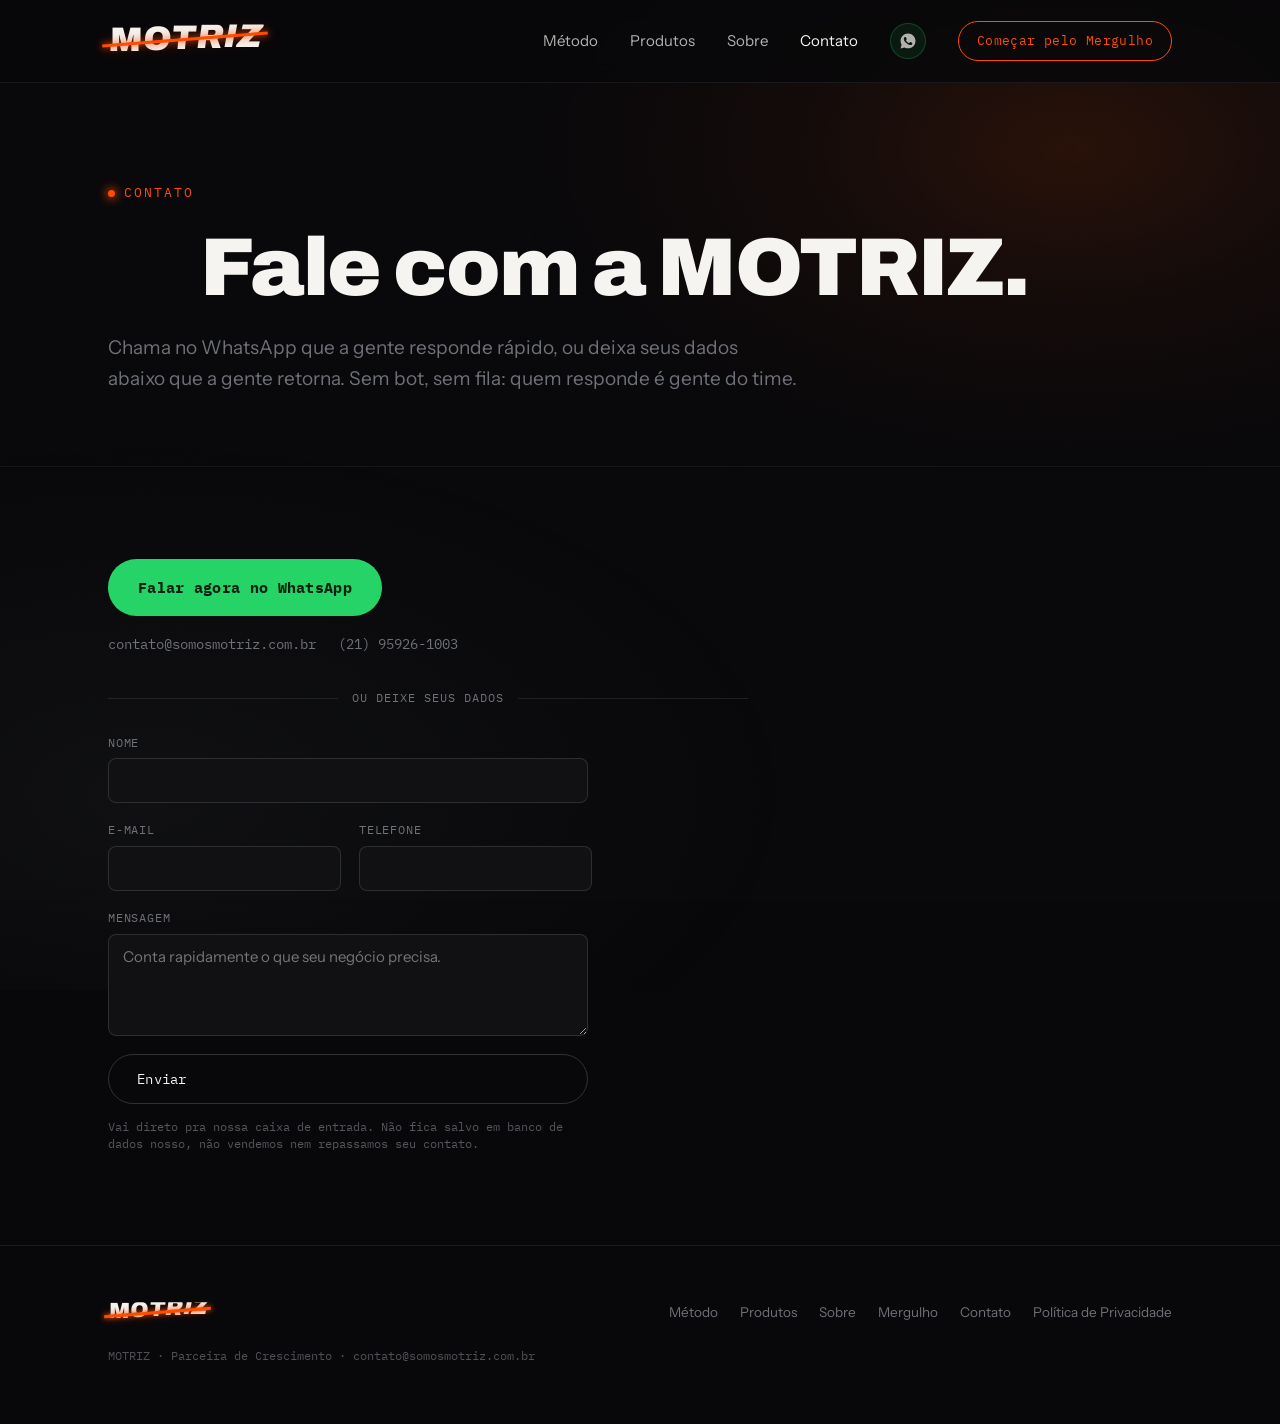
==== commit 88541a49: "Nao personaliza contato num nome so, add Contato no nav e balanceia linhas do nucleo - Remove mencoe" ====
--- a/contato.html
+++ b/contato.html
@@ -6,8 +6,8 @@
 	<meta name="viewport" content="width=device-width, initial-scale=1.0" />
 	<title>Contato · MOTRIZ</title>
 	<meta name="description" content="Fale com a MOTRIZ.">
-  <script type="module" crossorigin src="./assets/contato-b-si9eMM.js"></script>
-  <link rel="modulepreload" crossorigin href="./assets/Reveal-BssS0fqj.js">
+  <script type="module" crossorigin src="./assets/contato-BVKwnl--.js"></script>
+  <link rel="modulepreload" crossorigin href="./assets/Reveal-D3UiP7kY.js">
   <link rel="stylesheet" crossorigin href="./assets/Reveal-Cy351gbL.css">
 </head>
 <body>
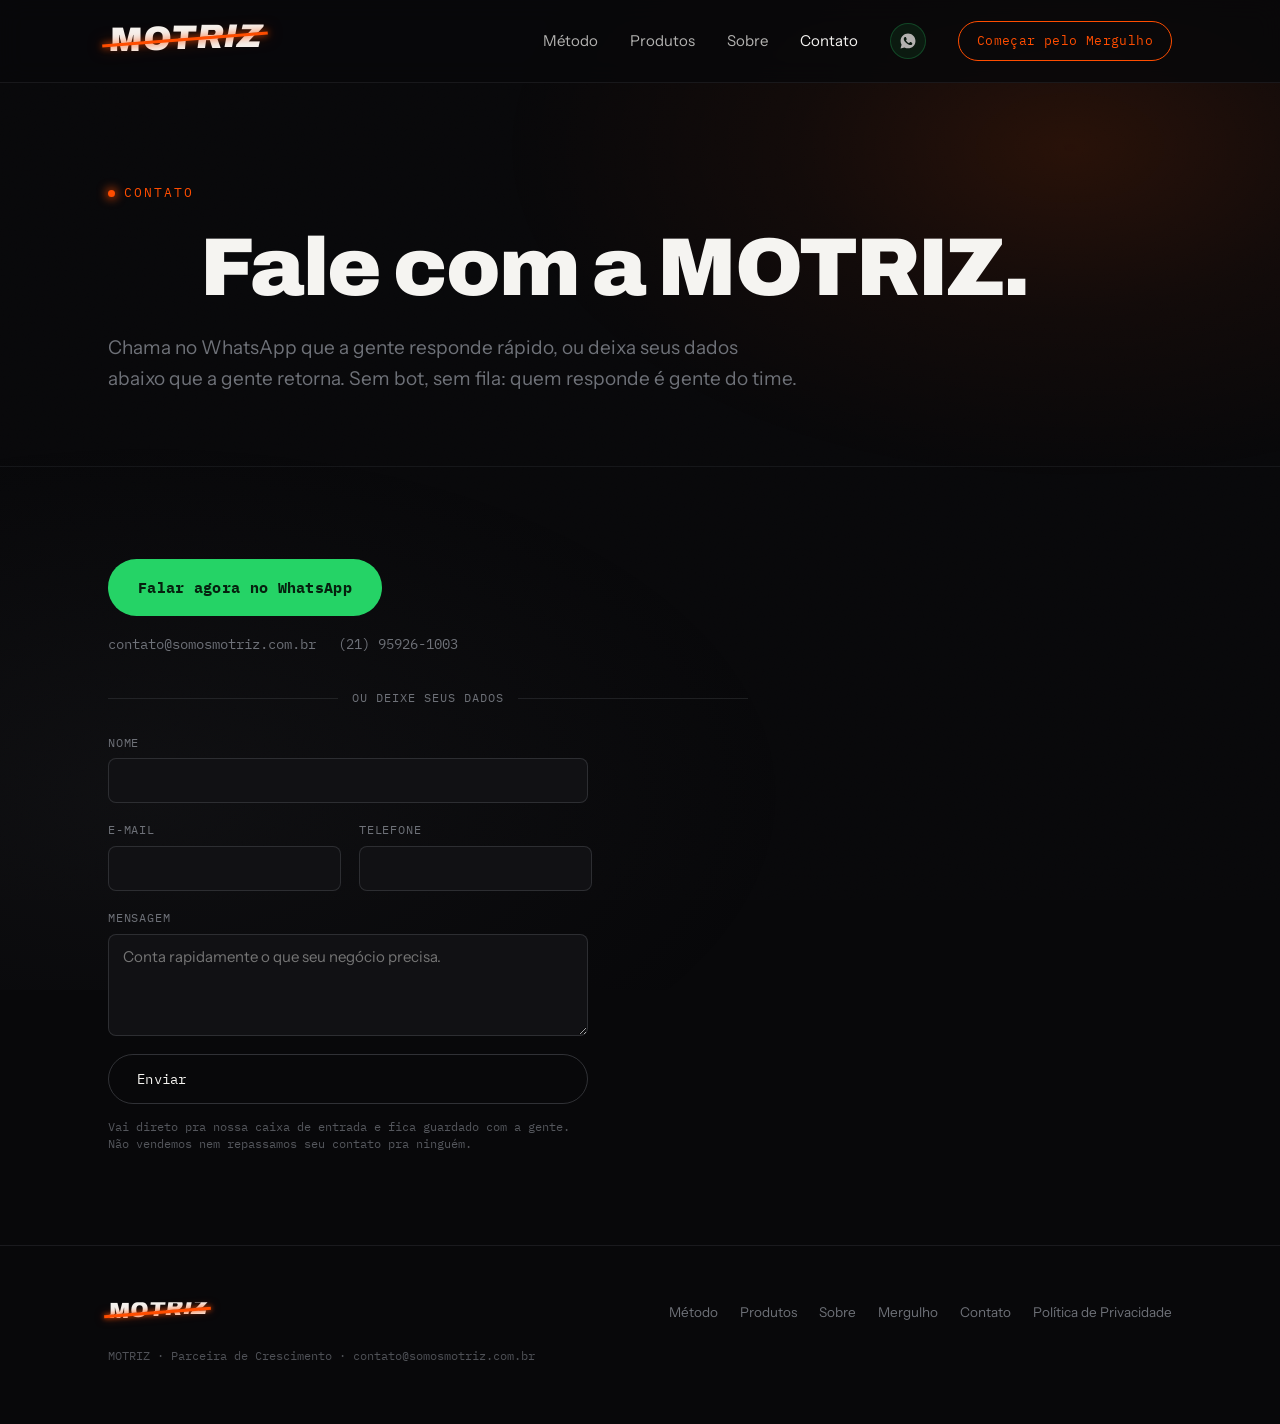
==== commit 2cf113f5: "Adiciona captura real de leads via Supabase, mantendo Web3Forms Formulario de contato agora grava ca" ====
--- a/contato.html
+++ b/contato.html
@@ -6,8 +6,8 @@
 	<meta name="viewport" content="width=device-width, initial-scale=1.0" />
 	<title>Contato · MOTRIZ</title>
 	<meta name="description" content="Fale com a MOTRIZ.">
-  <script type="module" crossorigin src="./assets/contato-BVKwnl--.js"></script>
-  <link rel="modulepreload" crossorigin href="./assets/Reveal-D3UiP7kY.js">
+  <script type="module" crossorigin src="./assets/contato-BX4UP7x2.js"></script>
+  <link rel="modulepreload" crossorigin href="./assets/Reveal-CMc3oWlk.js">
   <link rel="stylesheet" crossorigin href="./assets/Reveal-Cy351gbL.css">
 </head>
 <body>
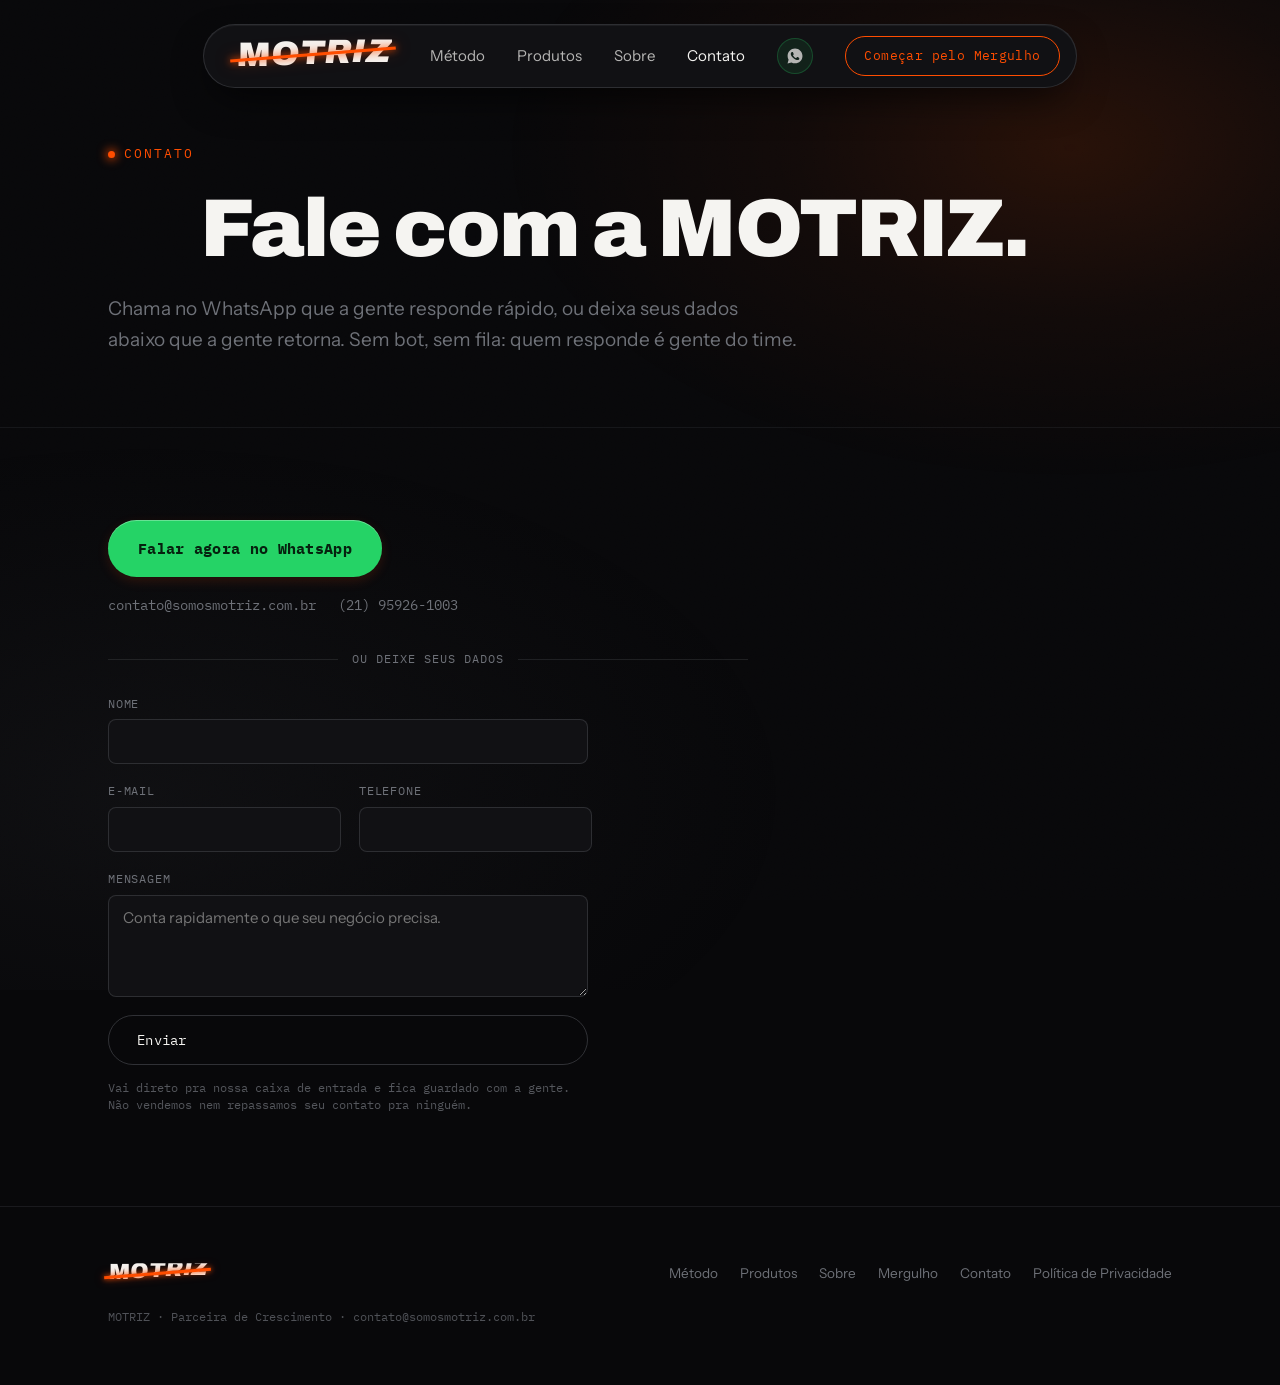
==== commit 3e49bd29: "Reduz piso do Mergulho pra R$ 600 (era R$ 1.200) Preco de lancamento: empresa comecando, sem credibi" ====
--- a/contato.html
+++ b/contato.html
@@ -6,9 +6,9 @@
 	<meta name="viewport" content="width=device-width, initial-scale=1.0" />
 	<title>Contato · MOTRIZ</title>
 	<meta name="description" content="Fale com a MOTRIZ.">
-  <script type="module" crossorigin src="./assets/contato-BX4UP7x2.js"></script>
-  <link rel="modulepreload" crossorigin href="./assets/Reveal-CMc3oWlk.js">
-  <link rel="stylesheet" crossorigin href="./assets/Reveal-Cy351gbL.css">
+  <script type="module" crossorigin src="./assets/contato-DaFjjQf9.js"></script>
+  <link rel="modulepreload" crossorigin href="./assets/Reveal-D8yUnO10.js">
+  <link rel="stylesheet" crossorigin href="./assets/Reveal-C6q5wFwi.css">
 </head>
 <body>
 	<div id="root"></div>
--- a/assets/Reveal-C6q5wFwi.css
+++ b/assets/Reveal-C6q5wFwi.css
@@ -0,0 +1 @@
+@import "https://fonts.googleapis.com/css2?family=Archivo:wght@600;800;900&family=Instrument+Sans:wght@400;500;600&family=IBM+Plex+Mono:wght@400;500&display=swap";:root{--mz-breu:#08080a;--mz-carvao:#111114;--mz-branco:#f5f4f1;--mz-ignicao:#ff4d00;--mz-aco:#6e7178;--mz-osso:#f2efe9;--mz-grafite:#101014;--mz-ignicao-rgb:255, 77, 0;--mz-aco-rgb:110, 113, 120;--mz-branco-quente:#ffd8a8;--mz-ember:#b32b0a;--mz-display:"Archivo", system-ui, sans-serif;--mz-body:"Instrument Sans", system-ui, sans-serif;--mz-mono:"IBM Plex Mono", ui-monospace, monospace}*{box-sizing:border-box}html{scroll-behavior:smooth}body{background:var(--mz-breu);min-height:100vh;color:var(--mz-branco);font-family:var(--mz-body);-webkit-font-smoothing:antialiased;margin:0;line-height:1.55;overflow-x:hidden}a{color:inherit}img{max-width:100%;display:block}body:before{content:"";z-index:0;pointer-events:none;background:radial-gradient(60% 50% at 78% 22%, rgba(var(--mz-ignicao-rgb), .13) 0%, rgba(var(--mz-ignicao-rgb), .045) 30%, transparent 62%), radial-gradient(70% 55% at 18% 82%, rgba(var(--mz-aco-rgb), .07) 0%, transparent 60%);position:fixed;inset:-10%}body:after{content:"";z-index:0;pointer-events:none;opacity:.05;mix-blend-mode:overlay;background-image:url("data:image/svg+xml;utf8,<svg xmlns='http://www.w3.org/2000/svg'><filter id='n'><feTurbulence type='fractalNoise' baseFrequency='0.85' numOctaves='2'/></filter><rect width='100%25' height='100%25' filter='url(%23n)'/></svg>");position:fixed;inset:0}@media (prefers-reduced-motion:reduce){html{scroll-behavior:auto}}.wrap{max-width:1120px;margin:0 auto;padding:0 28px}header.site-nav,main,footer.site-footer{z-index:1;position:relative}header.site-nav{z-index:100;pointer-events:none;-webkit-backdrop-filter:none;backdrop-filter:none;background:0 0;border:none;justify-content:center;display:flex;position:fixed;top:24px;left:0;right:0}.site-nav .wrap{pointer-events:auto;background:var(--mz-carvao);border:1px solid #6e71784d;border-radius:999px;justify-content:space-between;align-items:center;gap:40px;width:max-content;max-width:calc(100% - 48px);height:64px;padding:0 16px 0 32px;display:flex;box-shadow:0 16px 40px -12px #000c,inset 0 1px #ffffff0d}.site-nav a.brand{text-decoration:none}nav.site-links{align-items:center;gap:32px;display:flex}nav.site-links a{color:var(--mz-branco);font-family:var(--mz-body);opacity:.72;font-size:15px;text-decoration:none;transition:opacity .15s}nav.site-links a:hover,nav.site-links a[aria-current=page]{opacity:1}nav.site-links a.cta{opacity:1;border:1px solid var(--mz-ignicao);color:var(--mz-ignicao);font-family:var(--mz-mono);letter-spacing:.03em;border-radius:999px;padding:9px 18px;font-size:13px;transition:background .15s,color .15s,box-shadow .2s}nav.site-links a.cta:hover{background:var(--mz-ignicao);color:var(--mz-breu);box-shadow:0 6px 22px rgba(var(--mz-ignicao-rgb),.35)}.nav-wa{color:#25d366;opacity:1;background:#25d3661f;border:1px solid #25d36659;border-radius:50%;flex-shrink:0;justify-content:center;align-items:center;width:36px;height:36px;transition:background .15s,transform .15s;display:inline-flex}.nav-wa:hover{color:#06210f;background:#25d366;transform:translateY(-1px)}.hero{text-align:center;padding:140px 0 40px;position:relative;overflow:hidden}.hero.hero--tight{padding-bottom:40px}.glow-ambient{pointer-events:none;z-index:0;background:radial-gradient(circle, rgba(var(--mz-ignicao-rgb), .04) 0%, rgba(var(--mz-ignicao-rgb), 0) 70%);position:absolute}.glow-ambient.top-left{width:800px;height:800px;top:-400px;left:-200px}.glow-ambient.top-right{width:1000px;height:1000px;top:-500px;right:-300px}.grid-technical{pointer-events:none;z-index:0;background-image:linear-gradient(90deg,#6e717808 1px,#0000 1px),linear-gradient(#6e717808 1px,#0000 1px);background-size:40px 40px;position:absolute;inset:0;-webkit-mask-image:linear-gradient(#000 0%,#0000 80%);mask-image:linear-gradient(#000 0%,#0000 80%)}.light-ray{pointer-events:none;z-index:0;filter:blur(4px);background:linear-gradient(#fff0,#ffffff14 20%,#ff4d001f 50%,#fff0);width:2px;height:150%;position:absolute;top:-20%;right:10%;transform:rotate(22deg)}.hero .wrap{z-index:1;position:relative}.hero .eyebrow{font-family:var(--mz-mono);letter-spacing:.16em;text-transform:uppercase;color:var(--mz-ignicao);align-items:center;gap:9px;margin-bottom:22px;font-size:13px;display:inline-flex}.hero .eyebrow:before{content:"";background:var(--mz-ignicao);width:7px;height:7px;box-shadow:0 0 10px 2px rgba(var(--mz-ignicao-rgb),.7);border-radius:50%}.hero h1{font-family:var(--mz-display);letter-spacing:-.025em;text-wrap:balance;max-width:16ch;margin:0 auto 24px;font-size:clamp(40px,6.4vw,82px);font-weight:900;line-height:1.02}.hero h1 .hot{color:var(--mz-ignicao)}.hero p.lead{font-family:var(--mz-body);color:var(--mz-aco);text-wrap:balance;max-width:60ch;margin:0 auto 36px;font-size:19px;line-height:1.6}.hero .actions{flex-wrap:wrap;justify-content:center;gap:14px;display:flex}.actions.actions--left{justify-content:flex-start}.btn{appearance:none;cursor:pointer;font-family:var(--mz-mono);letter-spacing:.02em;background:0 0;border:none;border-radius:999px;align-items:center;gap:8px;padding:15px 28px;font-size:14px;text-decoration:none;transition:transform .15s,box-shadow .2s,border-color .15s;display:inline-flex}.btn:hover{transform:translateY(-2px)}.btn-primary{background:var(--mz-ignicao);color:var(--mz-breu);box-shadow:inset 0 1px 0 #ffffff4d, 0 0 0 1px #0000001a, 0 4px 12px rgba(var(--mz-ignicao-rgb), .15);font-weight:600}.btn-primary:hover{box-shadow:inset 0 1px 0 #fff6, 0 0 0 1px #0000001a, 0 10px 30px rgba(var(--mz-ignicao-rgb), .4)}.btn-ghost{color:var(--mz-branco);border:1px solid #6e717866}.btn-ghost:hover{border-color:var(--mz-branco)}.orch{width:100%;max-width:1160px;height:clamp(440px,50vw,640px);margin:40px auto 0;position:relative}.orch canvas{width:100%;height:100%;display:block}.orch-node{pointer-events:none;background:var(--mz-carvao);color:#a1a3a8;font-family:var(--mz-mono);letter-spacing:.05em;will-change:transform;border:1px solid #6e717866;border-radius:12px;justify-content:center;align-items:center;gap:10px;font-size:13px;font-weight:600;display:flex;position:absolute;top:0;left:0;box-shadow:inset 0 1px #ffffff0f,0 10px 20px #0009}.orch-node.on{box-shadow:0 0 16px rgba(var(--mz-ignicao-rgb),.3), inset 0 0 12px rgba(var(--mz-ignicao-rgb),.2);color:var(--mz-branco);z-index:10;border-color:#ff4d00cc}.orch-node .dot{background:var(--mz-ignicao);width:7px;height:7px;box-shadow:0 0 8px rgba(var(--mz-ignicao-rgb), .6);border-radius:50%}.orch-node.on .dot{box-shadow:0 0 10px var(--mz-ignicao), 0 0 20px var(--mz-ignicao);background:#fff}.panel{max-width:960px;box-shadow:0 30px 80px -40px rgba(var(--mz-ignicao-rgb),.25);background:linear-gradient(#111114e6,#0b0b0ee6);border:1px solid #6e717838;border-radius:18px;margin:0 auto;padding:26px 30px 22px;position:relative;overflow:hidden}.panel:before{content:"";pointer-events:none;background:radial-gradient(80% 60% at 85% 0%, rgba(var(--mz-ignicao-rgb),.1), transparent 60%);position:absolute;inset:0}.panel-head{font-family:var(--mz-mono);letter-spacing:.1em;text-transform:uppercase;color:var(--mz-aco);justify-content:space-between;align-items:center;gap:9px;margin-bottom:24px;font-size:12.5px;display:flex}.panel-head>span:first-child{align-items:center;gap:9px;display:flex}.panel-tag{letter-spacing:.08em;color:var(--mz-ignicao);opacity:.85;border:1px solid #ff4d0059;border-radius:999px;padding:3px 10px;font-size:10.5px}.live-dot{background:var(--mz-ignicao);width:8px;height:8px;box-shadow:0 0 0 0 rgba(var(--mz-ignicao-rgb),.6);border-radius:50%;animation:1.8s ease-out infinite livePulse}@keyframes livePulse{0%{box-shadow:0 0 #ff4d008c}70%{box-shadow:0 0 0 9px #ff4d0000}to{box-shadow:0 0 #ff4d0000}}@media (prefers-reduced-motion:reduce){.live-dot{animation:none}}.panel-grid{grid-template-columns:repeat(3,1fr);gap:24px;margin-bottom:26px;display:grid}.stat{border-left:2px solid rgba(var(--mz-ignicao-rgb),.5);padding-left:16px}.stat-num{font-family:var(--mz-display);color:var(--mz-branco);letter-spacing:-.02em;font-variant-numeric:tabular-nums;font-size:clamp(34px,5vw,52px);font-weight:900;line-height:1}.stat-label{font-family:var(--mz-body);color:var(--mz-aco);max-width:24ch;margin-top:10px;font-size:14px;line-height:1.45}.panel-chart{border-top:1px solid #6e717829;padding-top:18px}.chart-label{font-family:var(--mz-mono);letter-spacing:.06em;color:var(--mz-aco);text-transform:uppercase;justify-content:space-between;margin-bottom:10px;font-size:12px;display:flex}.chart-label .trend{color:var(--mz-ignicao)}.spark{width:100%;height:150px;display:block}.spark .stroke{stroke-dasharray:1400;stroke-dashoffset:1400px}.spark .area{opacity:0}.spark .tip{opacity:0;filter:drop-shadow(0 0 6px #ff4d00e6)}.spark.draw .stroke{animation:1.8s cubic-bezier(.16,1,.3,1) forwards drawLine}.spark.draw .area{animation:1.2s .6s forwards fadeIn}.spark.draw .tip{animation:.4s 1.7s forwards fadeIn,2s ease-in-out 2.1s infinite tipPulse}@keyframes drawLine{to{stroke-dashoffset:0}}@keyframes fadeIn{to{opacity:1}}@keyframes tipPulse{0%,to{r:4.5}50%{r:6}}@media (prefers-reduced-motion:reduce){.spark .stroke{stroke-dashoffset:0}.spark .area,.spark .tip{opacity:1}.spark.draw .stroke,.spark.draw .area,.spark.draw .tip{animation:none}}.panel-foot{font-family:var(--mz-mono);color:var(--mz-aco);opacity:.7;margin:16px 0 0;font-size:11px;line-height:1.5}section.page-section{border-top:1px solid #6e717824;padding:92px 0}section.page-section.no-border{border-top:none}.section-head{max-width:62ch;margin-bottom:48px}.section-head.center{text-align:center;margin-left:auto;margin-right:auto}.section-head .eyebrow{font-family:var(--mz-mono);letter-spacing:.12em;text-transform:uppercase;color:var(--mz-ignicao);margin-bottom:14px;font-size:12.5px;display:block}.section-head h2{font-family:var(--mz-display);letter-spacing:-.015em;text-wrap:balance;margin-bottom:16px;font-size:clamp(28px,4vw,44px);font-weight:900;line-height:1.08}.section-head p{font-family:var(--mz-body);color:var(--mz-aco);text-wrap:balance;font-size:16.5px;line-height:1.65}.grid-2{grid-template-columns:repeat(2,1fr);gap:20px;display:grid}.grid-3{grid-template-columns:repeat(3,1fr);gap:20px;display:grid}.grid-4{grid-template-columns:repeat(4,1fr);gap:20px;display:grid}.card{background:var(--mz-carvao);border:1px solid #6e717833;border-radius:14px;padding:28px;transition:border-color .2s,transform .2s,box-shadow .2s;position:relative;overflow:hidden}.card:hover{box-shadow:0 20px 44px -28px rgba(var(--mz-ignicao-rgb),.5);border-color:#ff4d0073;transform:translateY(-4px)}.card.flash{animation:1.3s ease-out cardFlash}@keyframes cardFlash{0%{border-color:#ff4d00e6;box-shadow:0 0 0 3px #ff4d0038,0 20px 50px -26px #ff4d0099}to{box-shadow:none;border-color:#6e717833}}@media (prefers-reduced-motion:reduce){.card.flash{border-color:#ff4d00e6;animation:none}}.card .k{font-family:var(--mz-mono);letter-spacing:.08em;text-transform:uppercase;color:var(--mz-ignicao);margin-bottom:12px;font-size:11.5px;display:block}.card h3{font-family:var(--mz-display);letter-spacing:-.01em;margin-bottom:10px;font-size:20px;font-weight:900}.card p{font-family:var(--mz-body);color:var(--mz-aco);font-size:14.5px;line-height:1.6}.card .price{font-family:var(--mz-mono);color:var(--mz-branco);margin-top:16px;font-size:13px}.card--agent .ghost-num{font-family:var(--mz-display);color:#6e717814;pointer-events:none;font-size:88px;font-weight:900;line-height:1;position:absolute;top:-14px;right:6px}.cycle-strip{flex-wrap:wrap;gap:4px;display:flex}.cycle-strip .step{background:var(--mz-carvao);border:1px solid #6e71782e;border-radius:12px;flex:1;min-width:150px;padding:22px 20px;transition:border-color .2s;position:relative}.cycle-strip .step:hover{border-color:#ff4d0066}.cycle-strip .step .letter{font-family:var(--mz-display);color:var(--mz-ignicao);margin-bottom:10px;font-size:30px;font-weight:900;line-height:1}.cycle-strip .step h4{font-family:var(--mz-display);margin-bottom:8px;font-size:16px;font-weight:900}.cycle-strip .step p{font-family:var(--mz-body);color:var(--mz-aco);font-size:13.5px;line-height:1.5}.disclosure{font-family:var(--mz-mono);color:var(--mz-ignicao);background:#ff4d000f;border:1px solid #ff4d0059;border-radius:8px;margin-top:18px;padding:10px 14px;font-size:12.5px;line-height:1.5}.no-top-pad{padding-top:0}.contact-grid{max-width:640px}.contact-primary{flex-direction:column;align-items:flex-start;gap:18px;display:flex}.btn-wa{color:#06210f;background:#25d366;padding:17px 30px;font-size:15px;font-weight:700}.btn-wa:hover{box-shadow:0 10px 30px #25d36659}.contact-quick{flex-wrap:wrap;gap:22px;display:flex}.contact-quick a{font-family:var(--mz-mono);color:var(--mz-aco);font-size:13.5px;text-decoration:none;transition:color .15s}.contact-quick a:hover{color:var(--mz-branco)}.contact-divider{font-family:var(--mz-mono);letter-spacing:.08em;text-transform:uppercase;color:var(--mz-aco);align-items:center;gap:14px;margin:34px 0 26px;font-size:12px;display:flex}.contact-divider span{background:#6e717838;flex:1;height:1px}.contact-form{flex-direction:column;gap:18px;max-width:480px;display:flex}.field{flex-direction:column;gap:7px;display:flex}.field-row{grid-template-columns:1fr 1fr;gap:18px;display:grid}.field label{font-family:var(--mz-mono);letter-spacing:.07em;text-transform:uppercase;color:var(--mz-aco);font-size:11.5px}.field input,.field textarea{background:var(--mz-carvao);color:var(--mz-branco);font-family:var(--mz-body);resize:vertical;border:1px solid #6e71784d;border-radius:8px;padding:12px 14px;font-size:15px}.field input:focus,.field textarea:focus{border-color:var(--mz-ignicao);box-shadow:0 0 0 3px rgba(var(--mz-ignicao-rgb),.16);outline:none}.field-note{font-family:var(--mz-mono);color:var(--mz-aco);opacity:.75;margin:-4px 0 0;font-size:11.5px;line-height:1.5}.field-error{font-family:var(--mz-mono);color:var(--mz-ignicao);margin:-4px 0 0;font-size:12.5px;line-height:1.5}.btn[disabled]{opacity:.6;cursor:not-allowed}.btn[disabled]:hover{transform:none}.contact-success{font-family:var(--mz-body);color:var(--mz-branco);background:#ff4d000f;border:1px solid #ff4d0059;border-radius:10px;max-width:480px;padding:20px 22px;font-size:16px}@media (width<=560px){.field-row{grid-template-columns:1fr}}footer.site-footer{border-top:1px solid #6e71782e;padding:56px 0 48px}footer.site-footer .wrap{flex-wrap:wrap;justify-content:space-between;align-items:center;gap:20px;display:flex}footer.site-footer nav{flex-wrap:wrap;gap:22px;display:flex}footer.site-footer nav a{color:var(--mz-aco);font-family:var(--mz-body);font-size:13.5px;text-decoration:none;transition:color .15s}footer.site-footer nav a:hover{color:var(--mz-branco)}footer.site-footer .legal{font-family:var(--mz-mono);color:var(--mz-aco);opacity:.7;margin-top:24px;font-size:11.5px}.legal-body{max-width:68ch}.legal-body h2{font-family:var(--mz-display);margin:40px 0 12px;font-size:22px;font-weight:900}.legal-body h2:first-child{margin-top:0}.legal-body p{font-family:var(--mz-body);color:var(--mz-aco);margin-bottom:10px;font-size:15.5px;line-height:1.7}.legal-body p b{color:var(--mz-branco)}@media (width<=760px){.grid-2,.grid-3,.grid-4{grid-template-columns:1fr}nav.site-links a:not(.cta):not(.nav-wa){display:none}nav.site-links{gap:0}.cycle-strip .step{min-width:100%}.panel-grid{grid-template-columns:1fr;gap:20px}.hero{padding-top:64px}.orch{height:400px;margin-top:24px}nav.site-links a.cta{white-space:nowrap;padding:8px 13px;font-size:11.5px}}.mz-logo{font-family:var(--mz-display);text-transform:uppercase;font-weight:900;line-height:.9;display:inline-block;position:relative}.mz-logo-row{display:flex}.mz-logo-row span{letter-spacing:.02em;display:inline-block}.mz-logo-row span:first-child{transform:skew(0)translateY(0)}.mz-logo-row span:nth-child(2){transform:skew(-2.6deg)translateY(-.9px)}.mz-logo-row span:nth-child(3){transform:skew(-5.2deg)translateY(-1.8px)}.mz-logo-row span:nth-child(4){transform:skew(-7.8deg)translateY(-2.7px)}.mz-logo-row span:nth-child(5){transform:skew(-10.4deg)translateY(-3.6px)}.mz-logo-row span:nth-child(6){transform:skew(-13deg)translateY(-4.5px)}.mz-logo-half--bottom{clip-path:polygon(0% 64%,100% 24%,100% 100%,0% 100%)}.mz-logo-half--top{clip-path:polygon(0% 0%,100% 0%,100% 24%,0% 64%);position:absolute;inset:0;transform:translate(.045em)}.mz-logo-veia{background:var(--mz-ignicao);transform-origin:50%;height:max(3px,.022em);box-shadow:0 0 min(10px, .22em) rgba(var(--mz-ignicao-rgb), 1), 0 0 min(20px, .43em) rgba(var(--mz-ignicao-rgb), .5);z-index:3;pointer-events:none;position:absolute;top:44%;left:-4%;right:-4%;transform:rotate(-4.56deg)}.mz-logo--escura{color:var(--mz-branco)}.mz-logo--clara{color:var(--mz-grafite)}.mz-logo--mono .mz-logo-veia{box-shadow:none;background:currentColor}
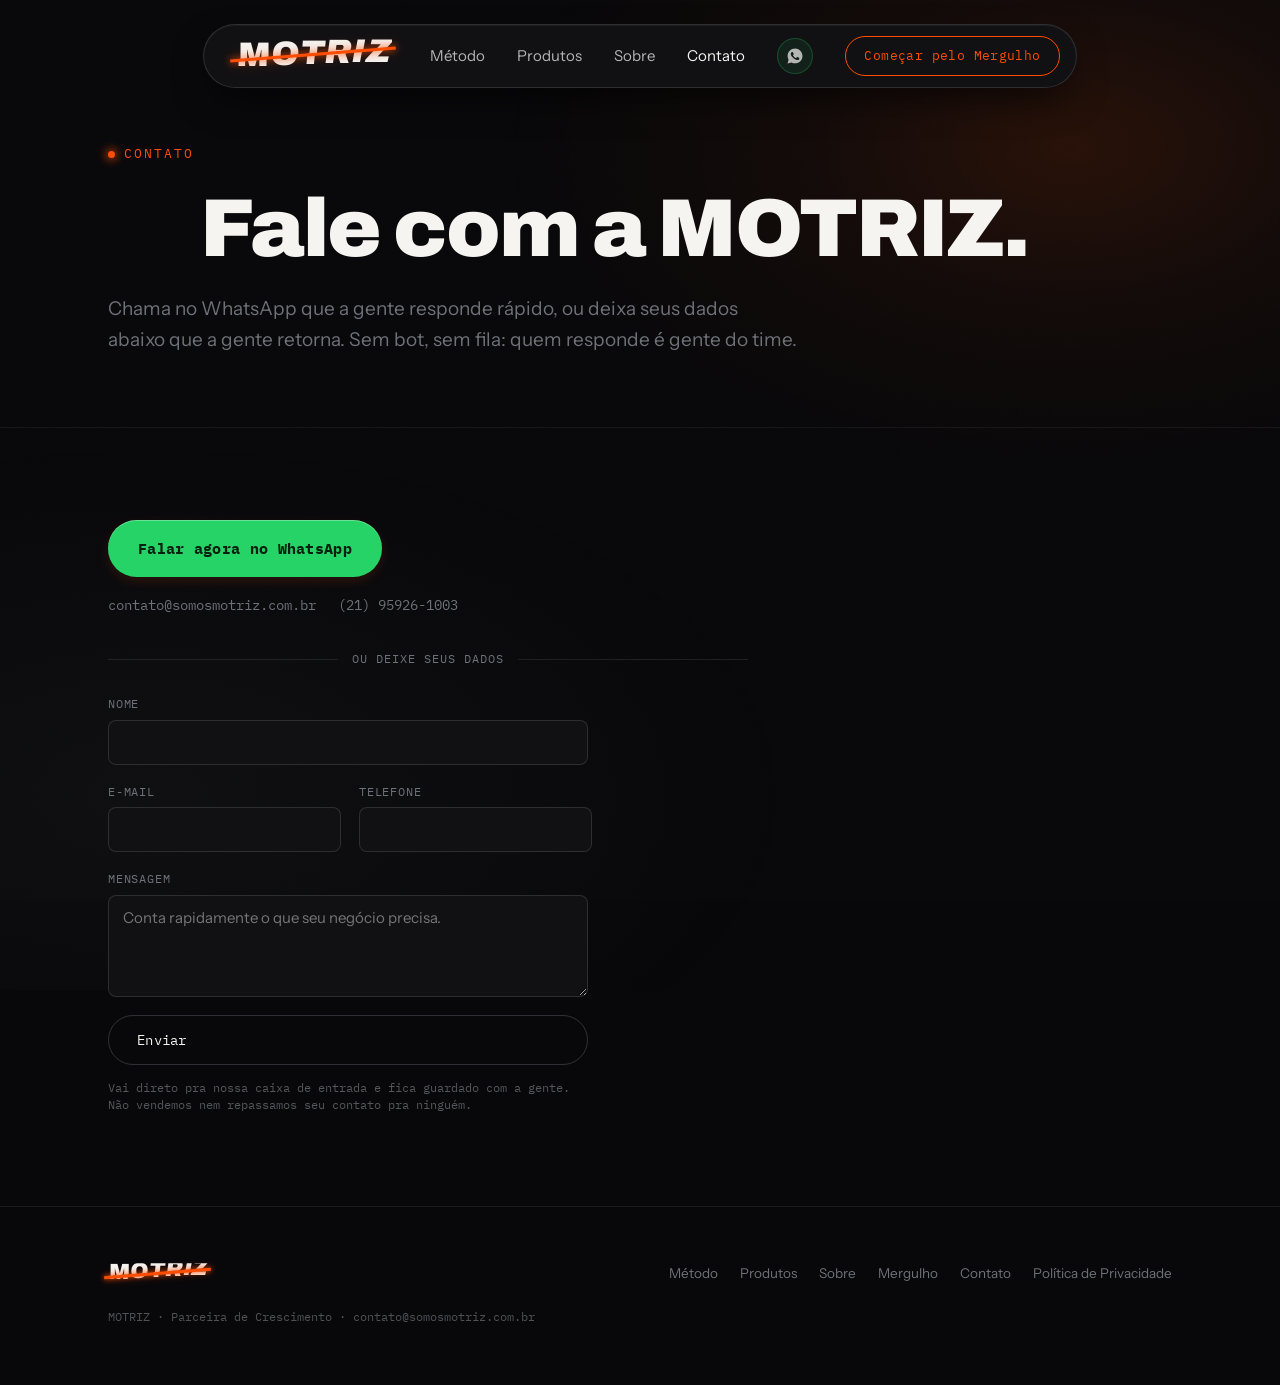
==== commit 2cc21239: "feat: novas partículas UI, scroll reveal e otimização mobile" ====
--- a/contato.html
+++ b/contato.html
@@ -6,9 +6,9 @@
 	<meta name="viewport" content="width=device-width, initial-scale=1.0" />
 	<title>Contato · MOTRIZ</title>
 	<meta name="description" content="Fale com a MOTRIZ.">
-  <script type="module" crossorigin src="./assets/contato-DaFjjQf9.js"></script>
-  <link rel="modulepreload" crossorigin href="./assets/Reveal-D8yUnO10.js">
-  <link rel="stylesheet" crossorigin href="./assets/Reveal-C6q5wFwi.css">
+  <script type="module" crossorigin src="./assets/contato-Bhhd9GzJ.js"></script>
+  <link rel="modulepreload" crossorigin href="./assets/Reveal-BFc5lQMd.js">
+  <link rel="stylesheet" crossorigin href="./assets/Reveal-CrcdWH1v.css">
 </head>
 <body>
 	<div id="root"></div>
--- a/assets/Reveal-CrcdWH1v.css
+++ b/assets/Reveal-CrcdWH1v.css
@@ -0,0 +1 @@
+@import "https://fonts.googleapis.com/css2?family=Archivo:wght@600;800;900&family=Instrument+Sans:wght@400;500;600&family=IBM+Plex+Mono:wght@400;500&display=swap";:root{--mz-breu:#08080a;--mz-carvao:#111114;--mz-branco:#f5f4f1;--mz-ignicao:#ff4d00;--mz-aco:#6e7178;--mz-osso:#f2efe9;--mz-grafite:#101014;--mz-ignicao-rgb:255, 77, 0;--mz-aco-rgb:110, 113, 120;--mz-branco-quente:#ffd8a8;--mz-ember:#b32b0a;--mz-display:"Archivo", system-ui, sans-serif;--mz-body:"Instrument Sans", system-ui, sans-serif;--mz-mono:"IBM Plex Mono", ui-monospace, monospace}*{box-sizing:border-box}html{scroll-behavior:smooth}body{background:var(--mz-breu);min-height:100vh;color:var(--mz-branco);font-family:var(--mz-body);-webkit-font-smoothing:antialiased;margin:0;line-height:1.55;overflow-x:hidden}a{color:inherit}img{max-width:100%;display:block}body:before{content:"";z-index:0;pointer-events:none;background:radial-gradient(60% 50% at 78% 22%, rgba(var(--mz-ignicao-rgb), .13) 0%, rgba(var(--mz-ignicao-rgb), .045) 30%, transparent 62%), radial-gradient(70% 55% at 18% 82%, rgba(var(--mz-aco-rgb), .07) 0%, transparent 60%);position:fixed;inset:-10%}body:after{content:"";z-index:0;pointer-events:none;opacity:.05;mix-blend-mode:overlay;background-image:url("data:image/svg+xml;utf8,<svg xmlns='http://www.w3.org/2000/svg'><filter id='n'><feTurbulence type='fractalNoise' baseFrequency='0.85' numOctaves='2'/></filter><rect width='100%25' height='100%25' filter='url(%23n)'/></svg>");position:fixed;inset:0}@media (prefers-reduced-motion:reduce){html{scroll-behavior:auto}}.wrap{max-width:1120px;margin:0 auto;padding:0 28px}header.site-nav,main,footer.site-footer{z-index:1;position:relative}header.site-nav{z-index:100;pointer-events:none;-webkit-backdrop-filter:none;backdrop-filter:none;background:0 0;border:none;justify-content:center;display:flex;position:fixed;top:24px;left:0;right:0}.site-nav .wrap{pointer-events:auto;background:var(--mz-carvao);border:1px solid #6e71784d;border-radius:999px;justify-content:space-between;align-items:center;gap:40px;width:max-content;max-width:calc(100% - 48px);height:64px;padding:0 16px 0 32px;display:flex;box-shadow:0 16px 40px -12px #000c,inset 0 1px #ffffff0d}.site-nav a.brand{text-decoration:none}nav.site-links{align-items:center;gap:32px;display:flex}nav.site-links a{color:var(--mz-branco);font-family:var(--mz-body);opacity:.72;font-size:15px;text-decoration:none;transition:opacity .15s}nav.site-links a:hover,nav.site-links a[aria-current=page]{opacity:1}nav.site-links a.cta{opacity:1;border:1px solid var(--mz-ignicao);color:var(--mz-ignicao);font-family:var(--mz-mono);letter-spacing:.03em;border-radius:999px;padding:9px 18px;font-size:13px;transition:background .15s,color .15s,box-shadow .2s}nav.site-links a.cta:hover{background:var(--mz-ignicao);color:var(--mz-breu);box-shadow:0 6px 22px rgba(var(--mz-ignicao-rgb),.35)}.nav-wa{color:#25d366;opacity:1;background:#25d3661f;border:1px solid #25d36659;border-radius:50%;flex-shrink:0;justify-content:center;align-items:center;width:36px;height:36px;transition:background .15s,transform .15s;display:inline-flex}.nav-wa:hover{color:#06210f;background:#25d366;transform:translateY(-1px)}.hero{text-align:center;padding:140px 0 40px;position:relative;overflow:hidden}.hero.hero--tight{padding-bottom:40px}.glow-ambient{pointer-events:none;z-index:0;background:radial-gradient(circle, rgba(var(--mz-ignicao-rgb), .04) 0%, rgba(var(--mz-ignicao-rgb), 0) 70%);position:absolute}.glow-ambient.top-left{width:800px;height:800px;top:-400px;left:-200px}.glow-ambient.top-right{width:1000px;height:1000px;top:-500px;right:-300px}.grid-technical{pointer-events:none;z-index:0;background-image:linear-gradient(90deg,#6e717808 1px,#0000 1px),linear-gradient(#6e717808 1px,#0000 1px);background-size:40px 40px;position:absolute;inset:0;-webkit-mask-image:linear-gradient(#000 0%,#0000 80%);mask-image:linear-gradient(#000 0%,#0000 80%)}.light-ray{pointer-events:none;z-index:0;filter:blur(4px);background:linear-gradient(#fff0,#ffffff14 20%,#ff4d001f 50%,#fff0);width:2px;height:150%;position:absolute;top:-20%;right:10%;transform:rotate(22deg)}.hero .wrap{z-index:1;position:relative}.hero .eyebrow{font-family:var(--mz-mono);letter-spacing:.16em;text-transform:uppercase;color:var(--mz-ignicao);align-items:center;gap:9px;margin-bottom:22px;font-size:13px;display:inline-flex}.hero .eyebrow:before{content:"";background:var(--mz-ignicao);width:7px;height:7px;box-shadow:0 0 10px 2px rgba(var(--mz-ignicao-rgb),.7);border-radius:50%}.hero h1{font-family:var(--mz-display);letter-spacing:-.025em;text-wrap:balance;max-width:16ch;margin:0 auto 24px;font-size:clamp(34px,7vw,82px);font-weight:900;line-height:1.02}.hero h1 .hot{color:var(--mz-ignicao)}.hero p.lead{font-family:var(--mz-body);color:var(--mz-aco);text-wrap:balance;max-width:60ch;margin:0 auto 36px;font-size:19px;line-height:1.6}.hero .actions{flex-wrap:wrap;justify-content:center;gap:14px;display:flex}.actions.actions--left{justify-content:flex-start}.btn{appearance:none;cursor:pointer;font-family:var(--mz-mono);letter-spacing:.02em;background:0 0;border:none;border-radius:999px;align-items:center;gap:8px;padding:15px 28px;font-size:14px;text-decoration:none;transition:transform .15s,box-shadow .2s,border-color .15s;display:inline-flex}.btn:hover{transform:translateY(-2px)}.btn-primary{background:var(--mz-ignicao);color:var(--mz-breu);box-shadow:inset 0 1px 0 #ffffff4d, 0 0 0 1px #0000001a, 0 4px 12px rgba(var(--mz-ignicao-rgb), .15);font-weight:600}.btn-primary:hover{box-shadow:inset 0 1px 0 #fff6, 0 0 0 1px #0000001a, 0 10px 30px rgba(var(--mz-ignicao-rgb), .4)}.btn-ghost{color:var(--mz-branco);border:1px solid #6e717866}.btn-ghost:hover{border-color:var(--mz-branco)}.orch{width:100%;max-width:1160px;height:clamp(440px,50vw,640px);margin:40px auto 0;position:relative}.orch canvas{width:100%;height:100%;display:block}.orch-node{pointer-events:none;background:var(--mz-carvao);color:#a1a3a8;font-family:var(--mz-mono);letter-spacing:.05em;will-change:transform;border:1px solid #6e717866;border-radius:12px;justify-content:center;align-items:center;gap:10px;font-size:13px;font-weight:600;display:flex;position:absolute;top:0;left:0;box-shadow:inset 0 1px #ffffff0f,0 10px 20px #0009}.orch-node.on{box-shadow:0 0 16px rgba(var(--mz-ignicao-rgb),.3), inset 0 0 12px rgba(var(--mz-ignicao-rgb),.2);color:var(--mz-branco);z-index:10;border-color:#ff4d00cc}.orch-node .dot{background:var(--mz-ignicao);width:7px;height:7px;box-shadow:0 0 8px rgba(var(--mz-ignicao-rgb), .6);border-radius:50%}.orch-node.on .dot{box-shadow:0 0 10px var(--mz-ignicao), 0 0 20px var(--mz-ignicao);background:#fff}.panel{max-width:960px;box-shadow:0 30px 80px -40px rgba(var(--mz-ignicao-rgb),.25);background:linear-gradient(#111114e6,#0b0b0ee6);border:1px solid #6e717838;border-radius:18px;margin:0 auto;padding:26px 30px 22px;position:relative;overflow:hidden}.panel:before{content:"";pointer-events:none;background:radial-gradient(80% 60% at 85% 0%, rgba(var(--mz-ignicao-rgb),.1), transparent 60%);position:absolute;inset:0}.panel-head{font-family:var(--mz-mono);letter-spacing:.1em;text-transform:uppercase;color:var(--mz-aco);justify-content:space-between;align-items:center;gap:9px;margin-bottom:24px;font-size:12.5px;display:flex}.panel-head>span:first-child{align-items:center;gap:9px;display:flex}.panel-tag{letter-spacing:.08em;color:var(--mz-ignicao);opacity:.85;border:1px solid #ff4d0059;border-radius:999px;padding:3px 10px;font-size:10.5px}.live-dot{background:var(--mz-ignicao);width:8px;height:8px;box-shadow:0 0 0 0 rgba(var(--mz-ignicao-rgb),.6);border-radius:50%;animation:1.8s ease-out infinite livePulse}@keyframes livePulse{0%{box-shadow:0 0 #ff4d008c}70%{box-shadow:0 0 0 9px #ff4d0000}to{box-shadow:0 0 #ff4d0000}}@media (prefers-reduced-motion:reduce){.live-dot{animation:none}}.panel-grid{grid-template-columns:repeat(3,1fr);gap:24px;margin-bottom:26px;display:grid}.stat{border-left:2px solid rgba(var(--mz-ignicao-rgb),.5);padding-left:16px}.stat-num{font-family:var(--mz-display);color:var(--mz-branco);letter-spacing:-.02em;font-variant-numeric:tabular-nums;font-size:clamp(34px,5vw,52px);font-weight:900;line-height:1}.stat-label{font-family:var(--mz-body);color:var(--mz-aco);max-width:24ch;margin-top:10px;font-size:14px;line-height:1.45}.panel-chart{border-top:1px solid #6e717829;padding-top:18px}.chart-label{font-family:var(--mz-mono);letter-spacing:.06em;color:var(--mz-aco);text-transform:uppercase;justify-content:space-between;margin-bottom:10px;font-size:12px;display:flex}.chart-label .trend{color:var(--mz-ignicao)}.spark{width:100%;height:150px;display:block}.spark .stroke{stroke-dasharray:1400;stroke-dashoffset:1400px}.spark .area{opacity:0}.spark .tip{opacity:0;filter:drop-shadow(0 0 6px #ff4d00e6)}.spark.draw .stroke{animation:1.8s cubic-bezier(.16,1,.3,1) forwards drawLine}.spark.draw .area{animation:1.2s .6s forwards fadeIn}.spark.draw .tip{animation:.4s 1.7s forwards fadeIn,2s ease-in-out 2.1s infinite tipPulse}@keyframes drawLine{to{stroke-dashoffset:0}}@keyframes fadeIn{to{opacity:1}}@keyframes tipPulse{0%,to{r:4.5}50%{r:6}}@media (prefers-reduced-motion:reduce){.spark .stroke{stroke-dashoffset:0}.spark .area,.spark .tip{opacity:1}.spark.draw .stroke,.spark.draw .area,.spark.draw .tip{animation:none}}.panel-foot{font-family:var(--mz-mono);color:var(--mz-aco);opacity:.7;margin:16px 0 0;font-size:11px;line-height:1.5}section.page-section{border-top:1px solid #6e717824;padding:92px 0}section.page-section.no-border{border-top:none}.section-head{max-width:62ch;margin-bottom:48px}.section-head.center{text-align:center;margin-left:auto;margin-right:auto}.section-head .eyebrow{font-family:var(--mz-mono);letter-spacing:.12em;text-transform:uppercase;color:var(--mz-ignicao);margin-bottom:14px;font-size:12.5px;display:block}.section-head h2{font-family:var(--mz-display);letter-spacing:-.015em;text-wrap:balance;margin-bottom:16px;font-size:clamp(28px,4vw,44px);font-weight:900;line-height:1.08}.section-head p{font-family:var(--mz-body);color:var(--mz-aco);text-wrap:balance;font-size:16.5px;line-height:1.65}.grid-2{grid-template-columns:repeat(2,1fr);gap:20px;display:grid}.grid-3{grid-template-columns:repeat(3,1fr);gap:20px;display:grid}.grid-4{grid-template-columns:repeat(4,1fr);gap:20px;display:grid}.card{background:var(--mz-carvao);border:1px solid #6e717833;border-radius:14px;padding:28px;transition:border-color .2s,transform .2s,box-shadow .2s;position:relative;overflow:hidden}.card:hover{box-shadow:0 20px 44px -28px rgba(var(--mz-ignicao-rgb),.5);border-color:#ff4d0073;transform:translateY(-4px)}.card.flash{animation:1.3s ease-out cardFlash}@keyframes cardFlash{0%{border-color:#ff4d00e6;box-shadow:0 0 0 3px #ff4d0038,0 20px 50px -26px #ff4d0099}to{box-shadow:none;border-color:#6e717833}}@media (prefers-reduced-motion:reduce){.card.flash{border-color:#ff4d00e6;animation:none}}.card .k{font-family:var(--mz-mono);letter-spacing:.08em;text-transform:uppercase;color:var(--mz-ignicao);margin-bottom:12px;font-size:11.5px;display:block}.card h3{font-family:var(--mz-display);letter-spacing:-.01em;margin-bottom:10px;font-size:20px;font-weight:900}.card p{font-family:var(--mz-body);color:var(--mz-aco);font-size:14.5px;line-height:1.6}.card .price{font-family:var(--mz-mono);color:var(--mz-branco);margin-top:16px;font-size:13px}.card--agent .ghost-num{font-family:var(--mz-display);color:#6e717814;pointer-events:none;font-size:88px;font-weight:900;line-height:1;position:absolute;top:-14px;right:6px}.cycle-strip{flex-wrap:wrap;gap:4px;display:flex}.cycle-strip .step{background:var(--mz-carvao);border:1px solid #6e71782e;border-radius:12px;flex:1;min-width:150px;padding:22px 20px;transition:border-color .2s;position:relative}.cycle-strip .step:hover{border-color:#ff4d0066}.cycle-strip .step .letter{font-family:var(--mz-display);color:var(--mz-ignicao);margin-bottom:10px;font-size:30px;font-weight:900;line-height:1}.cycle-strip .step h4{font-family:var(--mz-display);margin-bottom:8px;font-size:16px;font-weight:900}.cycle-strip .step p{font-family:var(--mz-body);color:var(--mz-aco);font-size:13.5px;line-height:1.5}.disclosure{font-family:var(--mz-mono);color:var(--mz-ignicao);background:#ff4d000f;border:1px solid #ff4d0059;border-radius:8px;margin-top:18px;padding:10px 14px;font-size:12.5px;line-height:1.5}.no-top-pad{padding-top:0}.contact-grid{max-width:640px}.contact-primary{flex-direction:column;align-items:flex-start;gap:18px;display:flex}.btn-wa{color:#06210f;background:#25d366;padding:17px 30px;font-size:15px;font-weight:700}.btn-wa:hover{box-shadow:0 10px 30px #25d36659}.contact-quick{flex-wrap:wrap;gap:22px;display:flex}.contact-quick a{font-family:var(--mz-mono);color:var(--mz-aco);font-size:13.5px;text-decoration:none;transition:color .15s}.contact-quick a:hover{color:var(--mz-branco)}.contact-divider{font-family:var(--mz-mono);letter-spacing:.08em;text-transform:uppercase;color:var(--mz-aco);align-items:center;gap:14px;margin:34px 0 26px;font-size:12px;display:flex}.contact-divider span{background:#6e717838;flex:1;height:1px}.contact-form{flex-direction:column;gap:18px;max-width:480px;display:flex}.field{flex-direction:column;gap:7px;display:flex}.field-row{grid-template-columns:1fr 1fr;gap:18px;display:grid}.field label{font-family:var(--mz-mono);letter-spacing:.07em;text-transform:uppercase;color:var(--mz-aco);font-size:11.5px}.field input,.field textarea{background:var(--mz-carvao);color:var(--mz-branco);font-family:var(--mz-body);resize:vertical;border:1px solid #6e71784d;border-radius:8px;padding:12px 14px;font-size:15px}.field input:focus,.field textarea:focus{border-color:var(--mz-ignicao);box-shadow:0 0 0 3px rgba(var(--mz-ignicao-rgb),.16);outline:none}.field-note{font-family:var(--mz-mono);color:var(--mz-aco);opacity:.75;margin:-4px 0 0;font-size:11.5px;line-height:1.5}.field-error{font-family:var(--mz-mono);color:var(--mz-ignicao);margin:-4px 0 0;font-size:12.5px;line-height:1.5}.btn[disabled]{opacity:.6;cursor:not-allowed}.btn[disabled]:hover{transform:none}.contact-success{font-family:var(--mz-body);color:var(--mz-branco);background:#ff4d000f;border:1px solid #ff4d0059;border-radius:10px;max-width:480px;padding:20px 22px;font-size:16px}@media (width<=560px){.field-row{grid-template-columns:1fr}}footer.site-footer{border-top:1px solid #6e71782e;padding:56px 0 48px}footer.site-footer .wrap{flex-wrap:wrap;justify-content:space-between;align-items:center;gap:20px;display:flex}footer.site-footer nav{flex-wrap:wrap;gap:22px;display:flex}footer.site-footer nav a{color:var(--mz-aco);font-family:var(--mz-body);font-size:13.5px;text-decoration:none;transition:color .15s}footer.site-footer nav a:hover{color:var(--mz-branco)}footer.site-footer .legal{font-family:var(--mz-mono);color:var(--mz-aco);opacity:.7;margin-top:24px;font-size:11.5px}.legal-body{max-width:68ch}.legal-body h2{font-family:var(--mz-display);margin:40px 0 12px;font-size:22px;font-weight:900}.legal-body h2:first-child{margin-top:0}.legal-body p{font-family:var(--mz-body);color:var(--mz-aco);margin-bottom:10px;font-size:15.5px;line-height:1.7}.legal-body p b{color:var(--mz-branco)}@media (width<=760px){.grid-2,.grid-3,.grid-4{grid-template-columns:1fr}nav.site-links a:not(.cta):not(.nav-wa){display:none}.site-nav .wrap{gap:14px;padding:0 12px 0 20px}nav.site-links{gap:10px}nav.site-links a.cta{white-space:nowrap;padding:8px 12px;font-size:11.5px}.hide-mobile{display:none}.cycle-strip .step{min-width:100%}.panel-grid{grid-template-columns:1fr;gap:20px}.hero{padding-top:64px}.orch{height:400px;margin-top:24px}.orch-node{gap:6px;font-size:11px}}.mz-logo{font-family:var(--mz-display);text-transform:uppercase;font-weight:900;line-height:.9;display:inline-block;position:relative}.mz-logo-row{display:flex}.mz-logo-row span{letter-spacing:.02em;display:inline-block}.mz-logo-row span:first-child{transform:skew(0)translateY(0)}.mz-logo-row span:nth-child(2){transform:skew(-2.6deg)translateY(-.9px)}.mz-logo-row span:nth-child(3){transform:skew(-5.2deg)translateY(-1.8px)}.mz-logo-row span:nth-child(4){transform:skew(-7.8deg)translateY(-2.7px)}.mz-logo-row span:nth-child(5){transform:skew(-10.4deg)translateY(-3.6px)}.mz-logo-row span:nth-child(6){transform:skew(-13deg)translateY(-4.5px)}.mz-logo-half--bottom{clip-path:polygon(0% 64%,100% 24%,100% 100%,0% 100%)}.mz-logo-half--top{clip-path:polygon(0% 0%,100% 0%,100% 24%,0% 64%);position:absolute;inset:0;transform:translate(.045em)}.mz-logo-veia{background:var(--mz-ignicao);transform-origin:50%;height:max(3px,.022em);box-shadow:0 0 min(10px, .22em) rgba(var(--mz-ignicao-rgb), 1), 0 0 min(20px, .43em) rgba(var(--mz-ignicao-rgb), .5);z-index:3;pointer-events:none;position:absolute;top:44%;left:-4%;right:-4%;transform:rotate(-4.56deg)}.mz-logo--escura{color:var(--mz-branco)}.mz-logo--clara{color:var(--mz-grafite)}.mz-logo--mono .mz-logo-veia{box-shadow:none;background:currentColor}
